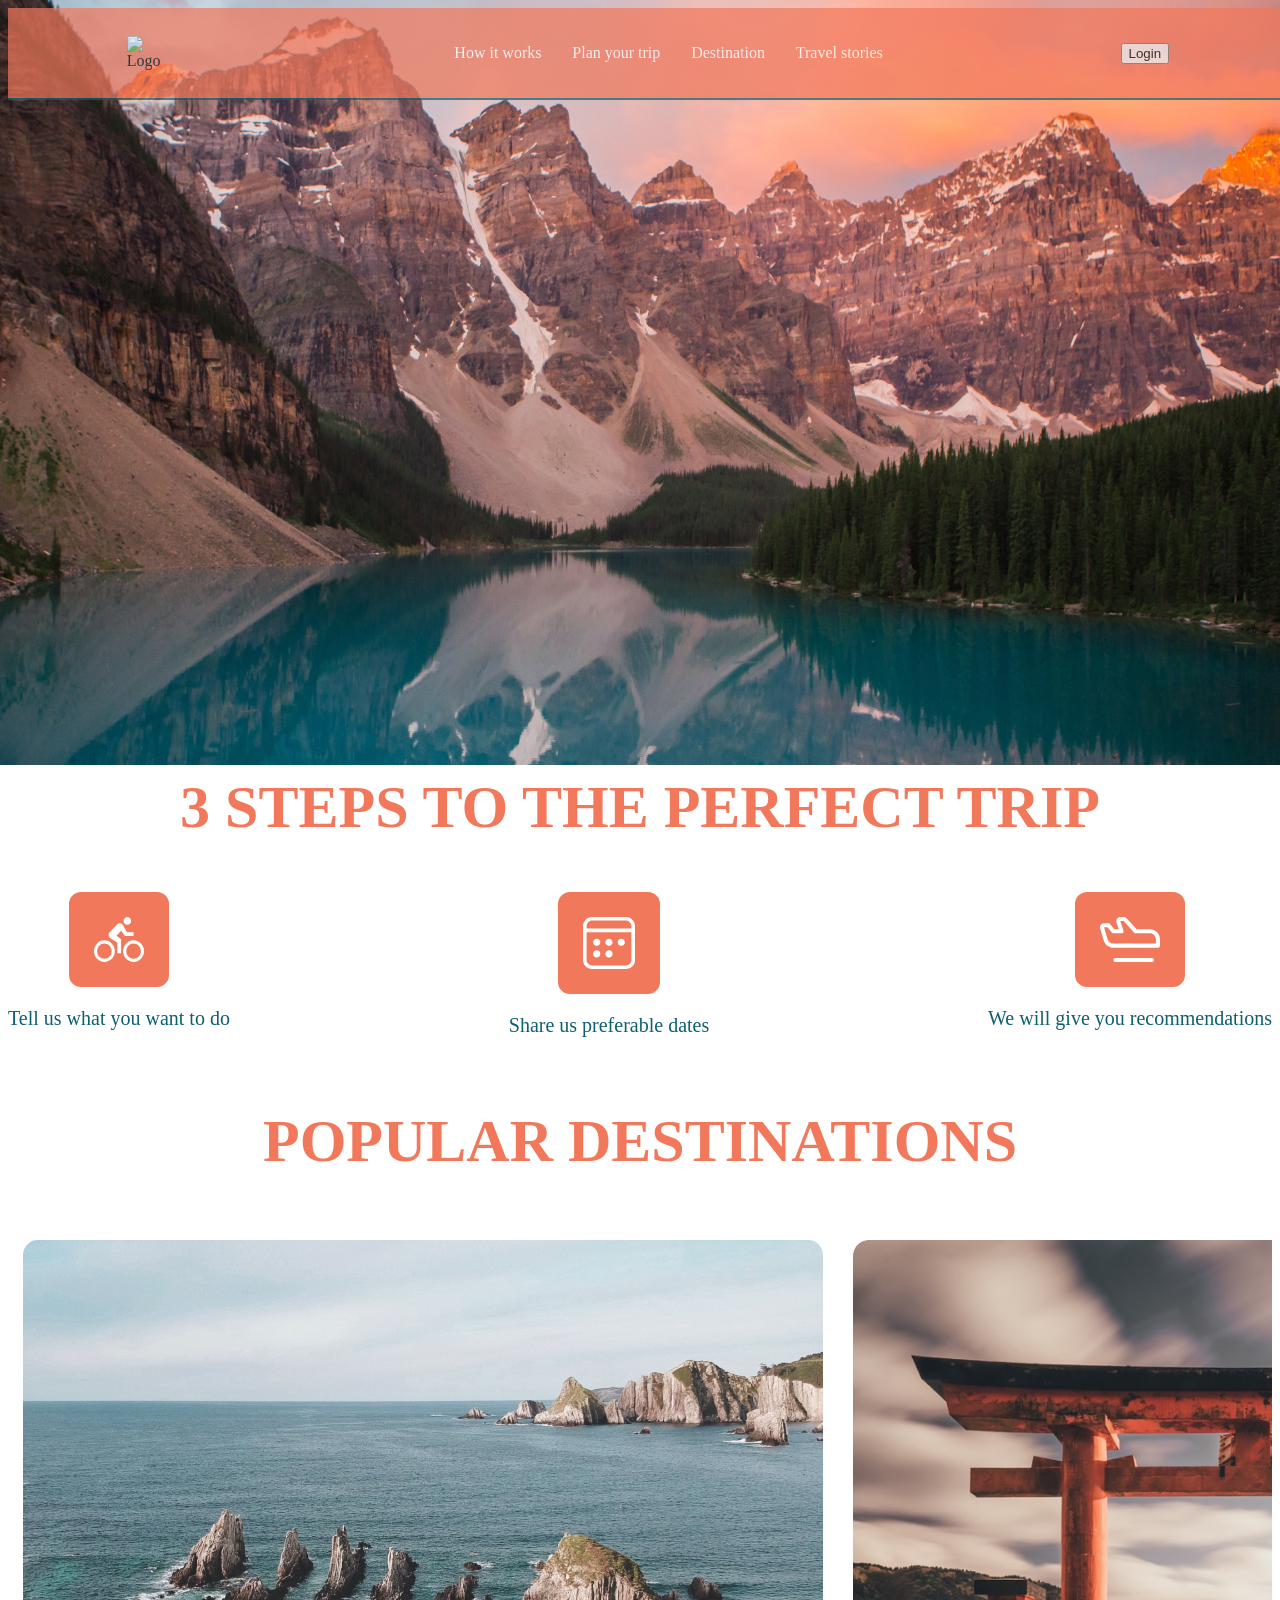
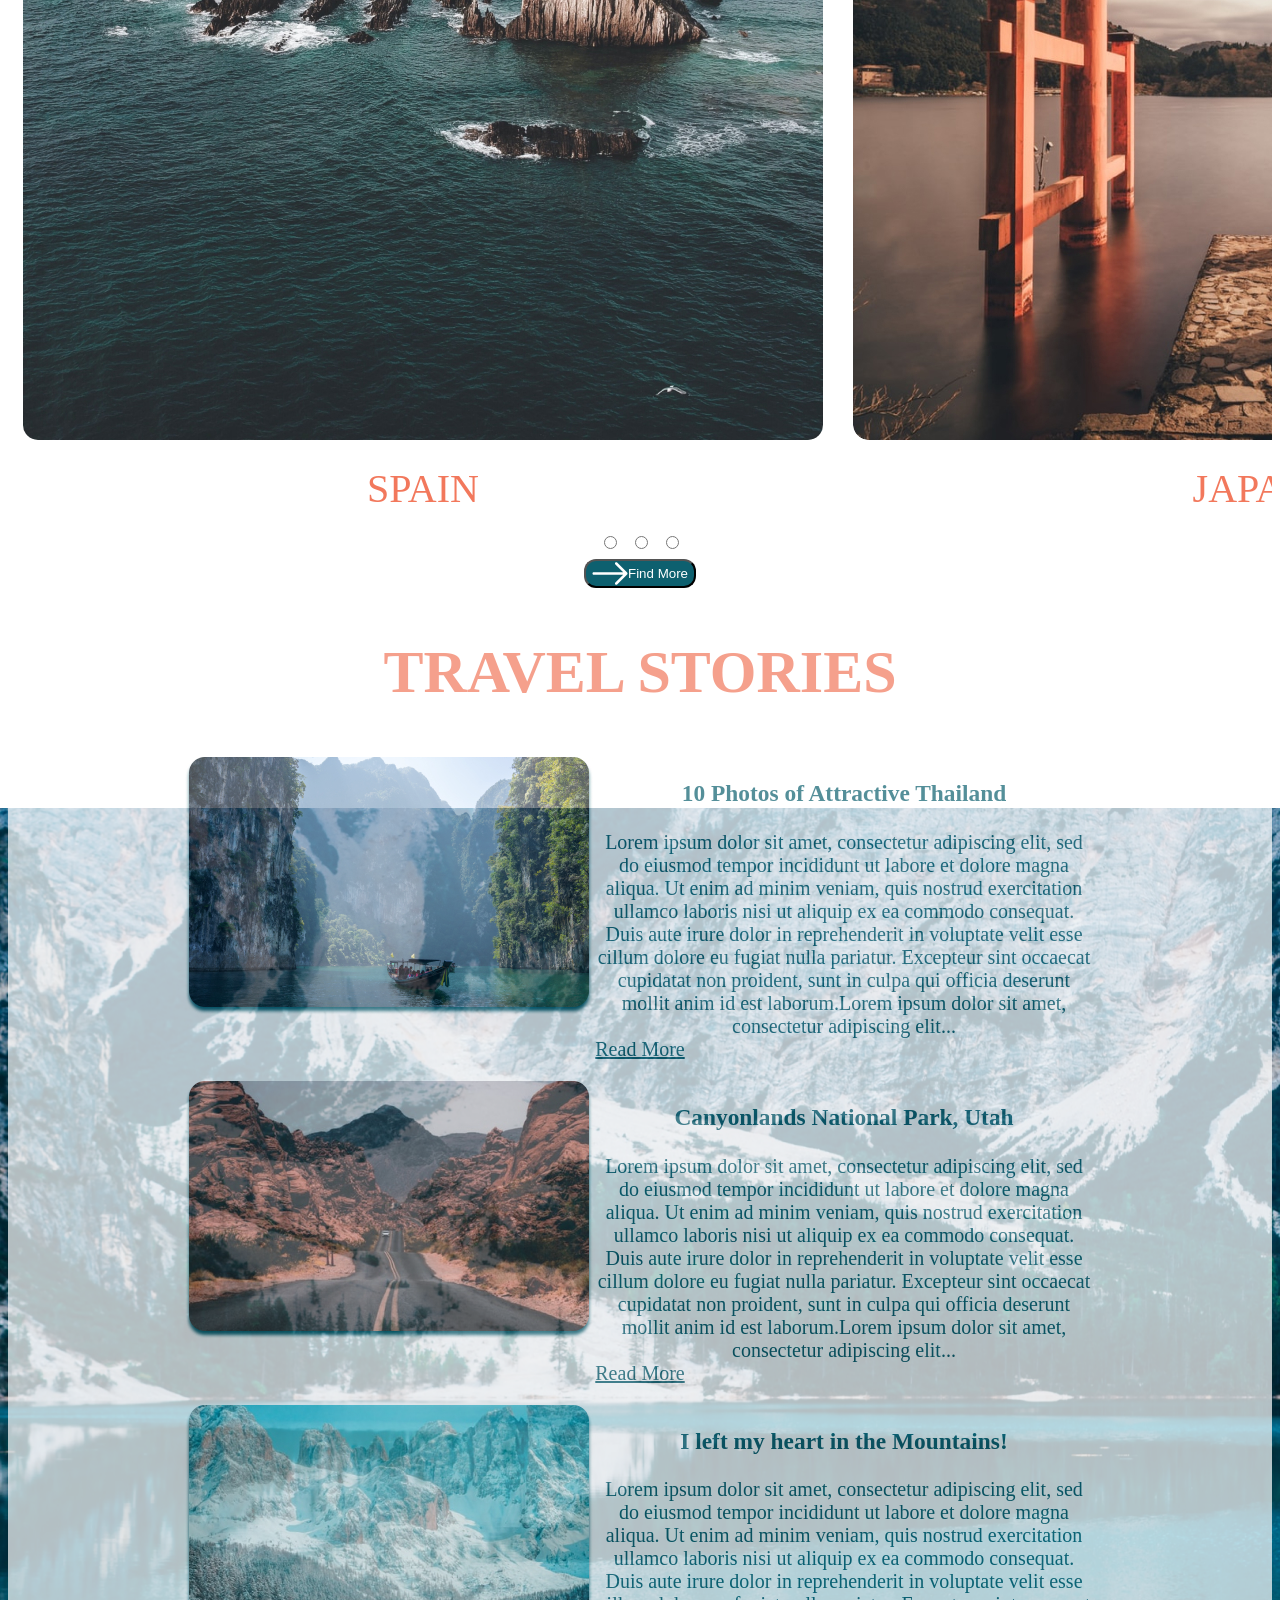
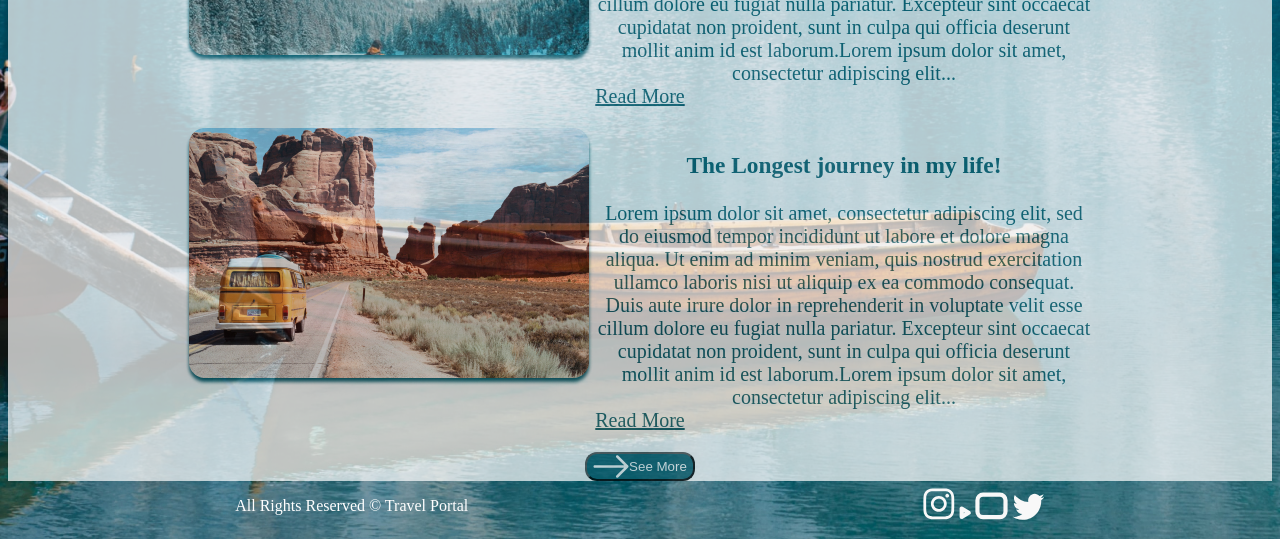
==== travel/index.html @ e31aa710 "init: start the new project, add images, index.html, style.css" ====
<!DOCTYPE html>
<html lang="en">
<head>
    <meta charset="UTF-8">
    <meta http-equiv="X-UA-Compatible" content="IE=edge">
    <meta name="viewport" content="width=device-width, initial-scale=1.0">
    <title>Document</title>
    <link rel="stylesheet" href="css/style.css">
</head>
<body class="travel" class="box">
    <header class="flexHeader">
        <div>
            <p class="logo">
                <img src="img/headerLogo.svg" alt="Logo">
            </p>
        </div>
        <nav>
            <ul class="navbar">
                <li><a href="#" class="navLink">How it works</a></li>
                <li><a href="#" class="navLink">Plan your trip</a></li>
                <li><a href="#" class="navLink">Destination</a></li>
                <li><a href="#" class="navLink">Travel stories</a></li>
            </ul>
        </nav>
        <div>
            <button class=".buttonLogin">Login</button>
        </div>
    </header>
    <main>
       <section class="box">
        <h2 class="title">3 STEPS TO THE PERFECT TRIP</h2>
        <div class="stepsFlex">
            <div>
                <img src="img/mainBike.svg" alt="Travel" class="stepsImage">
                <p class="stepsText">Tell us what you want to do</p>
            </div>
            <div>
                <img src="img/mainCal.svg" alt="Calendar" class="stepsImage">
                <p class="stepsText">Share us preferable dates</p>
            </div>
            <div>
                <img src="img/mainPlane.svg" alt="Airplane" class="stepsImage">
                <p class="stepsText">We will give you recommendations</p>
            </div>
        </div>
       </section>
       <section class="box">
        <h2 class="title">POPULAR DESTINATIONS</h2>
        <div class="carousel">
            <div>
                <img src="img/mainSpain.jpg" alt="Spain" class="carouselImg">
                <span>SPAIN</span>
            </div>
            <div>
                <img src="img/mainJapan.jpg" alt="Japan" class="carouselImg">
                <span>JAPAN</span>
            </div>
            <div>
                <img src="img/mainUSA.jpg" alt="USA" class="carouselImg">
                <span>USA</span>
            </div>
        </div>
        <div class="selectors">
            <input name="1" type="radio" value="1">
            <input name="2" type="radio" value="2">
            <input name="3" type="radio" value="3">
        </div>
        <button class="buttonElse">
            <img src="img/mainArrow1.svg" alt="Arrow">
            <span>Find More</span>
        </button>
       </section>
       <section class="box travelBox">
        <h2 class="title">TRAVEL STORIES</h2>
        <div class="travelFlex">
            <div>
                <img src="img/mainStory1.jpg" alt="Thailand" class="travelImage">
                <div>
                    <h3>10 Photos of Attractive Thailand</h3>
                    <p>Lorem ipsum dolor sit amet, consectetur adipiscing elit, sed do eiusmod tempor incididunt ut labore et dolore magna aliqua. Ut enim ad minim veniam, quis nostrud exercitation ullamco laboris nisi ut aliquip ex ea commodo consequat. Duis aute irure dolor in reprehenderit in voluptate velit esse cillum dolore eu fugiat nulla pariatur. Excepteur sint occaecat cupidatat non proident, sunt in culpa qui officia deserunt mollit anim id est laborum.Lorem ipsum dolor sit amet, consectetur adipiscing elit... <br><a href="#" class="travelLink">Read More</a></p>
                </div>
            </div>
            <div>
                <img src="img/mainStory2.jpg" alt="Utah" class="travelImage">
                <div>
                    <h3>Canyonlands National Park, Utah</h3>
                    <p>Lorem ipsum dolor sit amet, consectetur adipiscing elit, sed do eiusmod tempor incididunt ut labore et dolore magna aliqua. Ut enim ad minim veniam, quis nostrud exercitation ullamco laboris nisi ut aliquip ex ea commodo consequat. Duis aute irure dolor in reprehenderit in voluptate velit esse cillum dolore eu fugiat nulla pariatur. Excepteur sint occaecat cupidatat non proident, sunt in culpa qui officia deserunt mollit anim id est laborum.Lorem ipsum dolor sit amet, consectetur adipiscing elit... <br><a href="#" class="travelLink">Read More</a></p>
                </div>
            </div>
            <div>
                <img src="img/mainStory3.jpg" alt="Mountains" class="travelImage">
              <div>
                    <h3>I left my heart in the Mountains!</h3>
                    <p>Lorem ipsum dolor sit amet, consectetur adipiscing elit, sed do eiusmod tempor incididunt ut labore et dolore magna aliqua. Ut enim ad minim veniam, quis nostrud exercitation ullamco laboris nisi ut aliquip ex ea commodo consequat. Duis aute irure dolor in reprehenderit in voluptate velit esse cillum dolore eu fugiat nulla pariatur. Excepteur sint occaecat cupidatat non proident, sunt in culpa qui officia deserunt mollit anim id est laborum.Lorem ipsum dolor sit amet, consectetur adipiscing elit... <br><a href="#" class="travelLink">Read More</a></p>
                </div>
            </div>
            <div>
                <img src="img/mainStory4.jpg" alt="Journey" class="travelImage">
                <div>
                    <h3>The Longest journey in my life!</h3>
                    <p>Lorem ipsum dolor sit amet, consectetur adipiscing elit, sed do eiusmod tempor incididunt ut labore et dolore magna aliqua. Ut enim ad minim veniam, quis nostrud exercitation ullamco laboris nisi ut aliquip ex ea commodo consequat. Duis aute irure dolor in reprehenderit in voluptate velit esse cillum dolore eu fugiat nulla pariatur. Excepteur sint occaecat cupidatat non proident, sunt in culpa qui officia deserunt mollit anim id est laborum.Lorem ipsum dolor sit amet, consectetur adipiscing elit... <br><a href="#" class="travelLink">Read More</a></p>
                </div>
            </div>
        </div>    
        <button class="buttonElse">
            <img src="img/mainArrow2.svg" alt="Arrow">
            <span>See More</span>
        </button>
       </section>

    </main>
    <footer class="footerFlex">
        <div>
            <p>All Rights Reserved © Travel Portal</p>
        </div>
        <div>
            <img src="img/footerInsta.svg" alt="Instagramm">
            <img src="img/footerArrow.svg" alt="Video">
            <img src="img/footelRect.svg" alt="Video">
            <img src="img/footerTwit.svg" alt="Twitter">
        </div>
    </footer>
</body>
</html>
---- travel/css/style.css ----
.travel {
    background-image: url(../img/BackgroundBottom.jpg), url(../img/BackgroungTop.jpg);
    background-position: bottom, top;
    background-repeat: no-repeat, no-repeat;
}

.box {
    text-align: center;
    color: #F2785C;
    font-size: 40px;
    margin: auto;
}

.flexHeader {
    display: flex;
    justify-content: space-around;
    align-items: center;
    background-color: #F2785C;
    opacity: 70%;
    border-bottom: 2px solid #0D606F;
    width: 100vw;
    height: 90px;
    margin-bottom: 673px;
}

.logo {
    width: 19%;
    height: 33%;
}

nav {
    width: 36.6%;
}

.navbar {
    display: flex;
    justify-content: space-between;
    list-style: none;
    color: #FFFFFF;
    align-items: center;
    font-family: 'red-hat-text-v11-latin-ext-regular';
}

.navLink {
    color: #FFFFFF;
    text-decoration: none;
}

.buttonLogin {
    color:#FFFFFF;
    background-color: #0D606F;
    border-radius: 12px;
    border: 0px;
    width: 103px;
    height: 41px;
    font-size: 16px;
    font-family: 'red-hat-text-v11-latin-ext-regular';
}

.stepsFlex {
    display: flex;
    justify-content: space-between;
    max-width: 1440px;
}

.stepsImage {
    border: 25px solid #F2785C;
    border-radius: 12px;
    background-color: #F2785C;
    display: block;
    margin-left: auto;
    margin-right: auto;
}

.stepsText {
    font-size: 20px;
    color: #0D606F;
    font-family: 'Aleo', serif;
}

.carousel {
    display: flex;
    width: 100%;
    justify-content: space-around;
    overflow: hidden;
}

.carouselImg {
    border-radius: 15px;
    margin: 15px;
}

.selectors {
    text-align: center;
}

.travelBox {
    background-color: #FFFFFF;
    opacity: 70%;
}

.travelFlex {
    display: flex;
    flex-direction: column;
    justify-content: space-around;
    align-items: center;
    color: #0D606F;
    width: 72%;
    font-size: 20px;
    margin: auto;
    max-width: 1440px;
}

.travelImage {
    float: left;
}

.travelLink {
    color: #0D606F;
}

.buttonElse {
    color:#FFFFFF;
    background-color: #0D606F;
    border-radius: 12px;
    vertical-align:middle;
    display: flex;
    align-items: center;
    margin: auto;
}

.footerFlex {
    display: flex;
    justify-content: space-around;
    align-items: center;
    color:#FFFFFF;
}
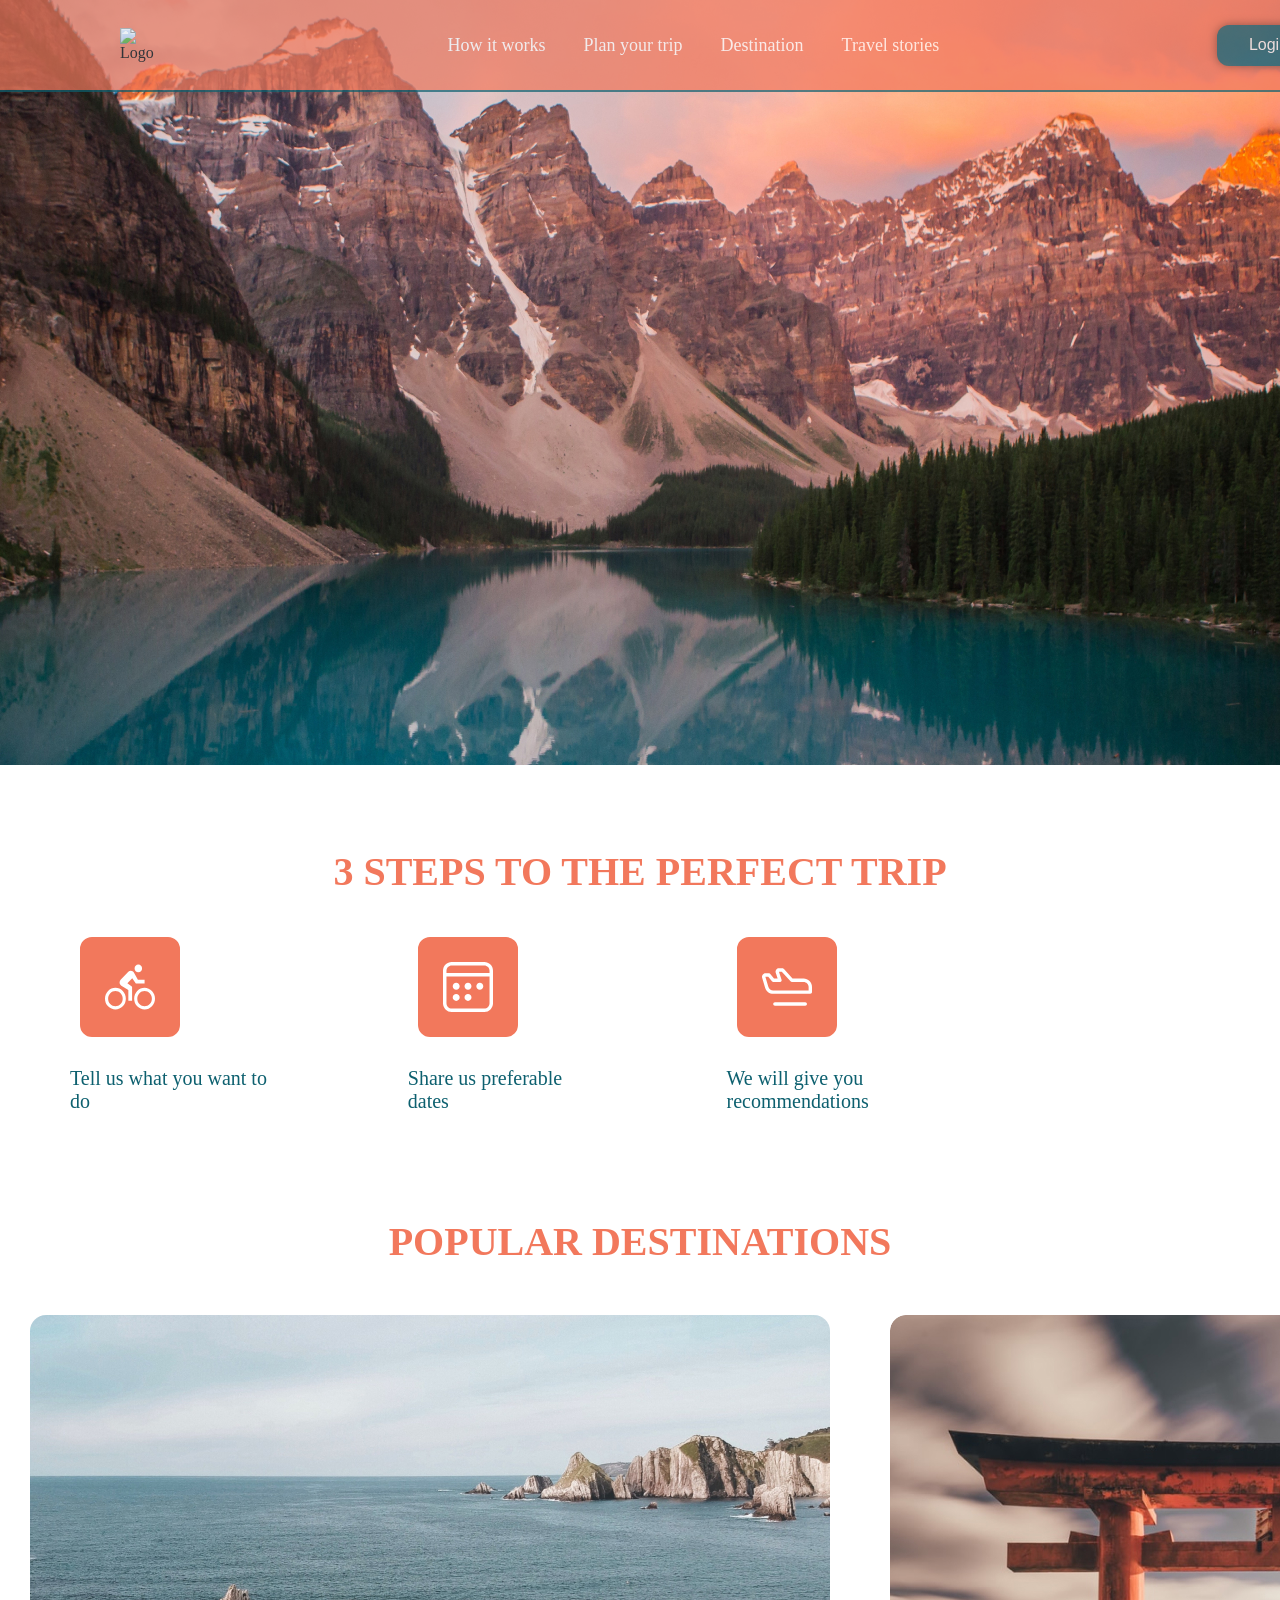
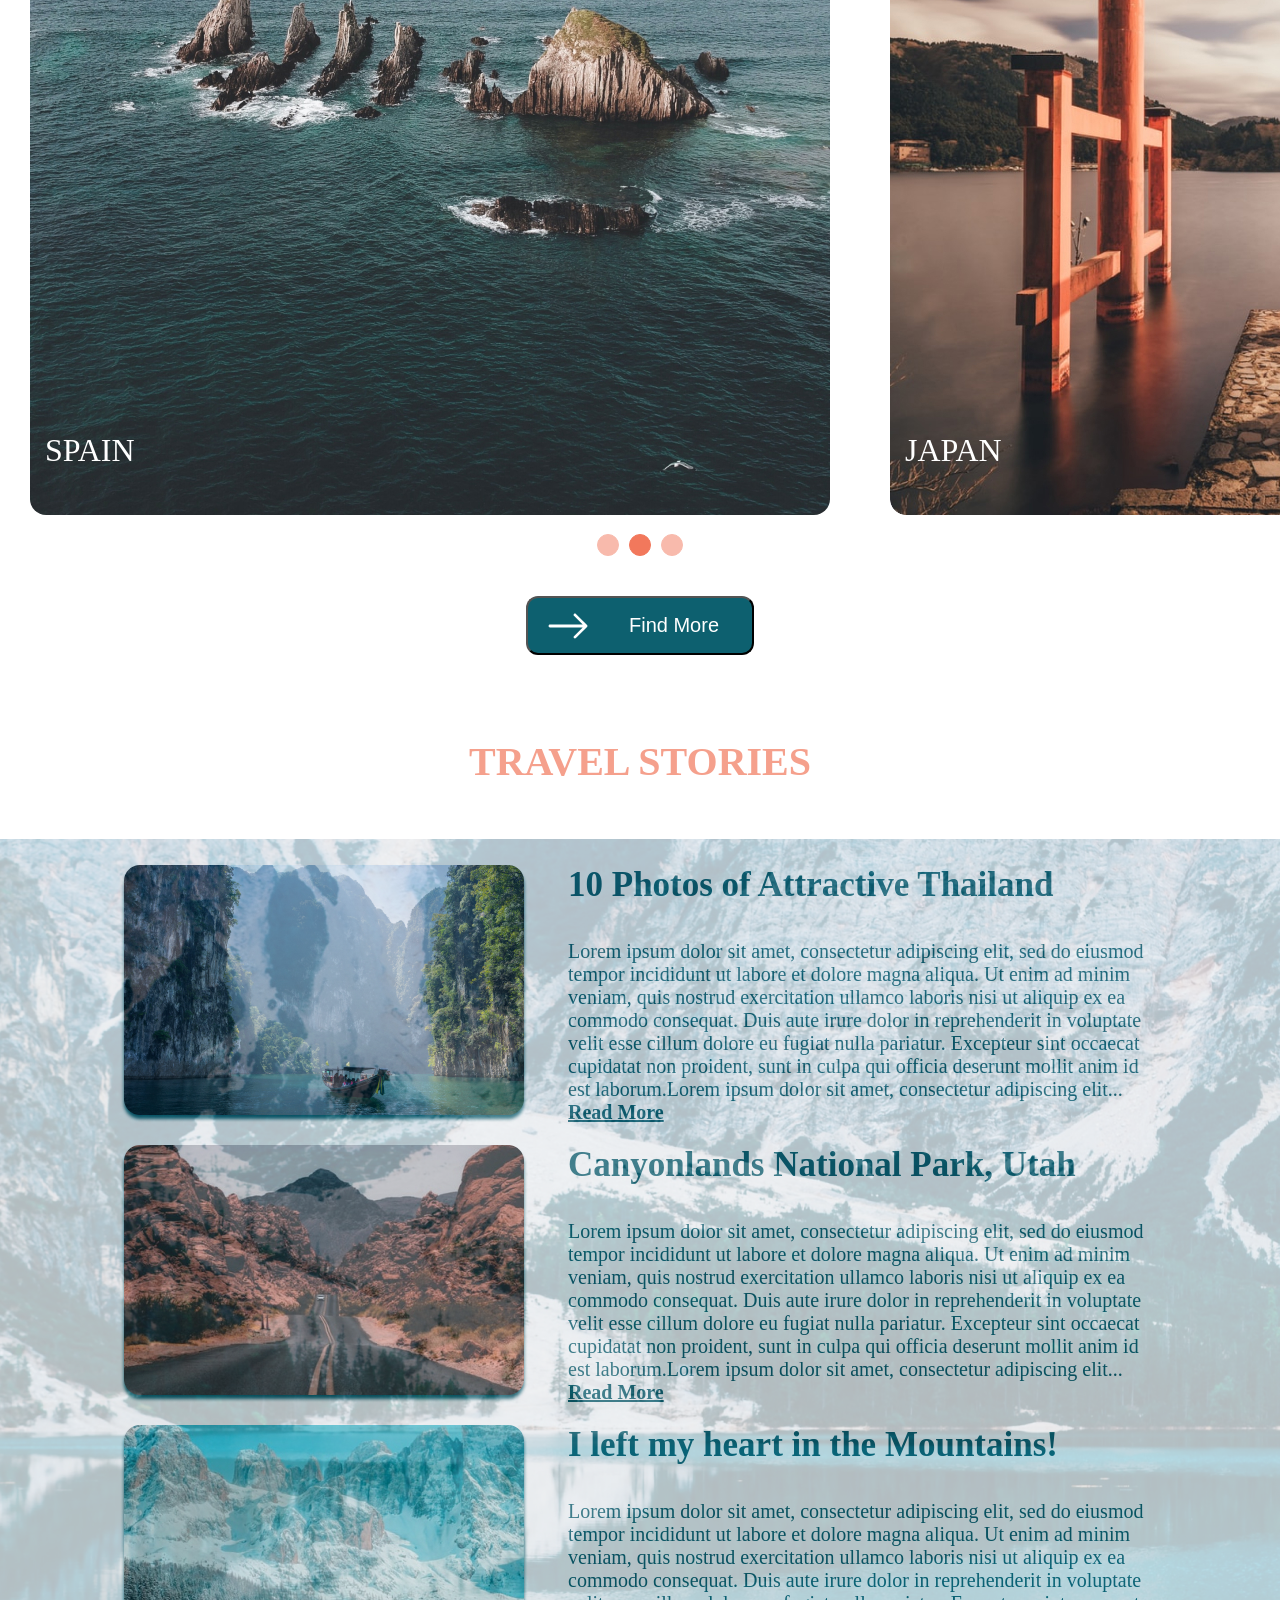
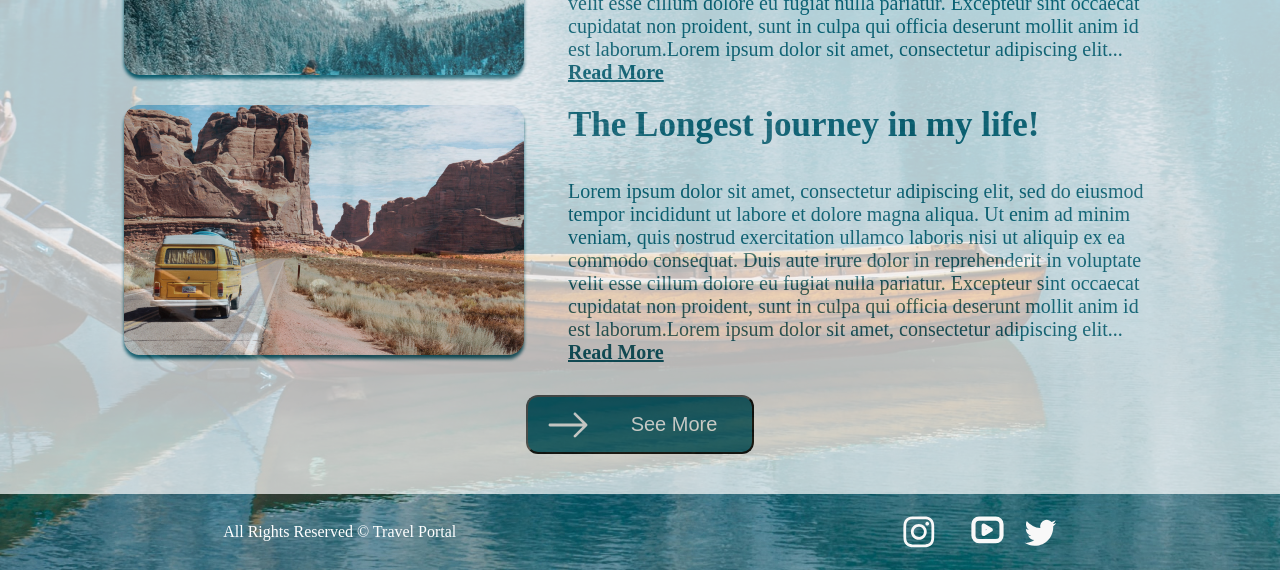
==== commit 354eba5d: "docs: update files index.html, style.css" ====
--- a/travel/index.html
+++ b/travel/index.html
@@ -7,7 +7,7 @@
     <title>Document</title>
     <link rel="stylesheet" href="css/style.css">
 </head>
-<body class="travel" class="box">
+<body class="travel">
     <header class="flexHeader">
         <div>
             <p class="logo">
@@ -23,88 +23,88 @@
             </ul>
         </nav>
         <div>
-            <button class=".buttonLogin">Login</button>
+            <button class="buttonLogin">Login</button>
         </div>
     </header>
     <main>
-       <section class="box">
+       <section class="stepsBox">
         <h2 class="title">3 STEPS TO THE PERFECT TRIP</h2>
         <div class="stepsFlex">
-            <div>
+            <div class="stepsFlexCell">
                 <img src="img/mainBike.svg" alt="Travel" class="stepsImage">
                 <p class="stepsText">Tell us what you want to do</p>
             </div>
-            <div>
+            <div class="stepsFlexCell">
                 <img src="img/mainCal.svg" alt="Calendar" class="stepsImage">
                 <p class="stepsText">Share us preferable dates</p>
             </div>
-            <div>
+            <div class="stepsFlexCell">
                 <img src="img/mainPlane.svg" alt="Airplane" class="stepsImage">
                 <p class="stepsText">We will give you recommendations</p>
             </div>
         </div>
        </section>
-       <section class="box">
+       <section class="carouselBox">
         <h2 class="title">POPULAR DESTINATIONS</h2>
         <div class="carousel">
             <div>
                 <img src="img/mainSpain.jpg" alt="Spain" class="carouselImg">
-                <span>SPAIN</span>
+                <div class="imageName">SPAIN</div>
             </div>
             <div>
                 <img src="img/mainJapan.jpg" alt="Japan" class="carouselImg">
-                <span>JAPAN</span>
+                <div class="imageName">JAPAN</div>
             </div>
             <div>
                 <img src="img/mainUSA.jpg" alt="USA" class="carouselImg">
-                <span>USA</span>
+                <div class="imageName">USA</div>
             </div>
         </div>
         <div class="selectors">
-            <input name="1" type="radio" value="1">
-            <input name="2" type="radio" value="2">
-            <input name="3" type="radio" value="3">
+            <div class="circle1"></div>
+            <div class="circle2"></div>
+            <div class="circle1"></div>
         </div>
         <button class="buttonElse">
-            <img src="img/mainArrow1.svg" alt="Arrow">
-            <span>Find More</span>
+            <img src="img/mainArrow1.svg" alt="Arrow" class="arrow">
+            <p class="buttonText">Find More</p>
         </button>
        </section>
-       <section class="box travelBox">
+       <section class="travelBox">
         <h2 class="title">TRAVEL STORIES</h2>
         <div class="travelFlex">
-            <div>
+            <div class="travelCell">
                 <img src="img/mainStory1.jpg" alt="Thailand" class="travelImage">
                 <div>
-                    <h3>10 Photos of Attractive Thailand</h3>
+                    <h3 class="mainStoryTitle">10 Photos of Attractive Thailand</h3>
                     <p>Lorem ipsum dolor sit amet, consectetur adipiscing elit, sed do eiusmod tempor incididunt ut labore et dolore magna aliqua. Ut enim ad minim veniam, quis nostrud exercitation ullamco laboris nisi ut aliquip ex ea commodo consequat. Duis aute irure dolor in reprehenderit in voluptate velit esse cillum dolore eu fugiat nulla pariatur. Excepteur sint occaecat cupidatat non proident, sunt in culpa qui officia deserunt mollit anim id est laborum.Lorem ipsum dolor sit amet, consectetur adipiscing elit... <br><a href="#" class="travelLink">Read More</a></p>
                 </div>
             </div>
-            <div>
+            <div class="travelCell">
                 <img src="img/mainStory2.jpg" alt="Utah" class="travelImage">
                 <div>
-                    <h3>Canyonlands National Park, Utah</h3>
+                    <h3 class="mainStoryTitle">Canyonlands National Park, Utah</h3>
                     <p>Lorem ipsum dolor sit amet, consectetur adipiscing elit, sed do eiusmod tempor incididunt ut labore et dolore magna aliqua. Ut enim ad minim veniam, quis nostrud exercitation ullamco laboris nisi ut aliquip ex ea commodo consequat. Duis aute irure dolor in reprehenderit in voluptate velit esse cillum dolore eu fugiat nulla pariatur. Excepteur sint occaecat cupidatat non proident, sunt in culpa qui officia deserunt mollit anim id est laborum.Lorem ipsum dolor sit amet, consectetur adipiscing elit... <br><a href="#" class="travelLink">Read More</a></p>
                 </div>
             </div>
-            <div>
+            <div class="travelCell">
                 <img src="img/mainStory3.jpg" alt="Mountains" class="travelImage">
               <div>
-                    <h3>I left my heart in the Mountains!</h3>
+                    <h3 class="mainStoryTitle">I left my heart in the Mountains!</h3>
                     <p>Lorem ipsum dolor sit amet, consectetur adipiscing elit, sed do eiusmod tempor incididunt ut labore et dolore magna aliqua. Ut enim ad minim veniam, quis nostrud exercitation ullamco laboris nisi ut aliquip ex ea commodo consequat. Duis aute irure dolor in reprehenderit in voluptate velit esse cillum dolore eu fugiat nulla pariatur. Excepteur sint occaecat cupidatat non proident, sunt in culpa qui officia deserunt mollit anim id est laborum.Lorem ipsum dolor sit amet, consectetur adipiscing elit... <br><a href="#" class="travelLink">Read More</a></p>
                 </div>
             </div>
-            <div>
+            <div class="travelCell">
                 <img src="img/mainStory4.jpg" alt="Journey" class="travelImage">
                 <div>
-                    <h3>The Longest journey in my life!</h3>
+                    <h3 class="mainStoryTitle">The Longest journey in my life!</h3>
                     <p>Lorem ipsum dolor sit amet, consectetur adipiscing elit, sed do eiusmod tempor incididunt ut labore et dolore magna aliqua. Ut enim ad minim veniam, quis nostrud exercitation ullamco laboris nisi ut aliquip ex ea commodo consequat. Duis aute irure dolor in reprehenderit in voluptate velit esse cillum dolore eu fugiat nulla pariatur. Excepteur sint occaecat cupidatat non proident, sunt in culpa qui officia deserunt mollit anim id est laborum.Lorem ipsum dolor sit amet, consectetur adipiscing elit... <br><a href="#" class="travelLink">Read More</a></p>
                 </div>
             </div>
         </div>    
         <button class="buttonElse">
-            <img src="img/mainArrow2.svg" alt="Arrow">
-            <span>See More</span>
+            <img src="img/mainArrow2.svg" alt="Arrow" class="arrow">
+            <p class="buttonText">See More</p>
         </button>
        </section>
 
@@ -113,10 +113,12 @@
         <div>
             <p>All Rights Reserved © Travel Portal</p>
         </div>
-        <div>
+        <div class="footerSocFlex">
             <img src="img/footerInsta.svg" alt="Instagramm">
-            <img src="img/footerArrow.svg" alt="Video">
-            <img src="img/footelRect.svg" alt="Video">
+            <div class="videoLink">
+                <img src="img/footerArrow.svg" alt="Video" class="videoArrow">
+                <img src="img/footelRect.svg" alt="Video" class="rect">
+            </div>
             <img src="img/footerTwit.svg" alt="Twitter">
         </div>
     </footer>
--- a/travel/css/style.css
+++ b/travel/css/style.css
@@ -2,65 +2,90 @@
     background-image: url(../img/BackgroundBottom.jpg), url(../img/BackgroungTop.jpg);
     background-position: bottom, top;
     background-repeat: no-repeat, no-repeat;
-}
-
-.box {
+    margin: 0px;
+}
+
+
+.flexHeader {
+    display: flex;
+    justify-content: space-between;
+    align-items: center;
+    background-color: #F2785C;
+    opacity: 70%;
+    border-bottom: 2px solid #0D606F;
+    height: 90px;
+    margin-bottom: 756px;
+    width: 100%;
+    padding-left: 120px;
+    padding-right: 120px;
+    max-width: 1200px;
+
+}
+
+.logo {
+    width: 19%;
+    height: 33%;
+    opacity: 100%;
+}
+
+nav {
+    width: 41%;
+}
+
+.navbar {
+    display: flex;
+    justify-content: space-between;
+    list-style: none;
+    color: #FFFFFF;
+    font-size: 18px;
+    align-items: center;
+    font-family: 'red-hat-text-v11-latin-ext-regular';
+    padding: 0px;
+}
+
+.navLink {
+    color: #FFFFFF;
+    text-decoration: none;
+}
+
+.buttonLogin {
+    color:#FFFFFF;
+    background-color: #0D606F;
+    border-radius: 12px;
+    box-shadow: 0 0 10px rgba(0,0,0,0.5);
+    border: 0px;
+    width: 103px;
+    height: 41px;
+    font-size: 16px;
+    opacity: 100%;
+}
+
+.title {
     text-align: center;
     color: #F2785C;
     font-size: 40px;
     margin: auto;
-}
-
-.flexHeader {
-    display: flex;
-    justify-content: space-around;
-    align-items: center;
-    background-color: #F2785C;
-    opacity: 70%;
-    border-bottom: 2px solid #0D606F;
-    width: 100vw;
-    height: 90px;
-    margin-bottom: 673px;
-}
-
-.logo {
-    width: 19%;
-    height: 33%;
-}
-
-nav {
-    width: 36.6%;
-}
-
-.navbar {
-    display: flex;
-    justify-content: space-between;
-    list-style: none;
-    color: #FFFFFF;
-    align-items: center;
-    font-family: 'red-hat-text-v11-latin-ext-regular';
-}
-
-.navLink {
-    color: #FFFFFF;
-    text-decoration: none;
-}
-
-.buttonLogin {
-    color:#FFFFFF;
-    background-color: #0D606F;
-    border-radius: 12px;
-    border: 0px;
-    width: 103px;
-    height: 41px;
-    font-size: 16px;
-    font-family: 'red-hat-text-v11-latin-ext-regular';
+    padding-bottom: 40px;
+    }
+
+.stepsBox {
+    width: 100%;
+    margin-left: auto;
+    margin-right: auto;
+    margin-top: 0px;
 }
 
 .stepsFlex {
     display: flex;
-    justify-content: space-between;
-    max-width: 1440px;
+    justify-content: center;
+    align-items: center;
+    width: 82%;
+    margin-bottom: 85px;
+}
+
+.stepsFlexCell {
+    margin-left: 70px;
+    margin-right: 70px;
 }
 
 .stepsImage {
@@ -68,14 +93,20 @@
     border-radius: 12px;
     background-color: #F2785C;
     display: block;
-    margin-left: auto;
-    margin-right: auto;
+    margin: 2px auto auto 10px;
+    width: 50px;
+    height: 50px;
 }
 
 .stepsText {
     font-size: 20px;
     color: #0D606F;
     font-family: 'Aleo', serif;
+    margin-top: 30px;
+}
+
+.carouselBox {
+    margin: 0px auto 83px auto;
 }
 
 .carousel {
@@ -86,17 +117,51 @@
 }
 
 .carouselImg {
-    border-radius: 15px;
-    margin: 15px;
+    border-radius: 16px;
+    margin: 10px 30px 0px 30px;
+}
+
+.imageName {
+    position: relative;
+    left: 45px;
+    bottom: 87px;
+    color:#FFFFFF;
+    font-size: 32px;
 }
 
 .selectors {
     text-align: center;
+    display: flex;
+    justify-content: center;
+    margin-left: auto;
+    margin-right: auto;
+    margin-bottom: 18px;
+    position: relative;
+    bottom: 22px;
+}
+
+.circle1 {
+    background: #F2785C;
+    opacity: 50%;
+    width: 20px;
+    height: 20px;
+    border: 1px solid #F2785C;
+    border-radius: 50%;
+}
+.circle2 {
+    background: #F2785C;
+    width: 20px;
+    height: 20px;
+    border: 1px solid #F2785C;
+    border-radius: 50%;
+    margin-left: 10px;
+    margin-right: 10px;
 }
 
 .travelBox {
     background-color: #FFFFFF;
     opacity: 70%;
+    padding-bottom: 40px;
 }
 
 .travelFlex {
@@ -105,28 +170,60 @@
     justify-content: space-around;
     align-items: center;
     color: #0D606F;
-    width: 72%;
     font-size: 20px;
-    margin: auto;
+    margin-left: 120px;
+    margin-right: 120px;
     max-width: 1440px;
+    text-align: left;
+    margin-top: 40px;
+}
+
+.travelCell {
+    margin-bottom: 30px;
+    max-width: 1200px;
+    max-height: 250px;
+    font-size: 20px;
 }
 
 .travelImage {
     float: left;
+    margin-right: 40px;
+    padding: 0px;
+    margin-left:0px;
+}
+
+.mainStoryTitle {
+    font-size: 35px;
+    margin-top: 0px;
 }
 
 .travelLink {
     color: #0D606F;
+    font-weight: bold;
 }
 
 .buttonElse {
     color:#FFFFFF;
     background-color: #0D606F;
     border-radius: 12px;
-    vertical-align:middle;
-    display: flex;
-    align-items: center;
-    margin: auto;
+    vertical-align: middle;
+    display: flex;
+    align-items: center;
+    justify-content: space-around;
+    margin: 10px auto 0px auto;
+    width: 228px;
+    height: 59px;
+}
+
+.arrow {
+    width: 40px;
+    height: 40px;
+}
+
+.buttonText {
+    font-size: 15pt;
+    width: 116px;
+    height: 32;
 }
 
 .footerFlex {
@@ -134,4 +231,22 @@
     justify-content: space-around;
     align-items: center;
     color:#FFFFFF;
-}+    margin: 13px auto;
+}
+
+.footerSocFlex {
+    display: flex;
+    justify-content: space-around;
+    align-items: center;
+}
+
+.videoLink {
+    margin-left: 20px;
+    margin-right: 20px;
+}
+
+.videoArrow {
+    position: relative;
+    top: -7px;
+    left: 26px;
+}
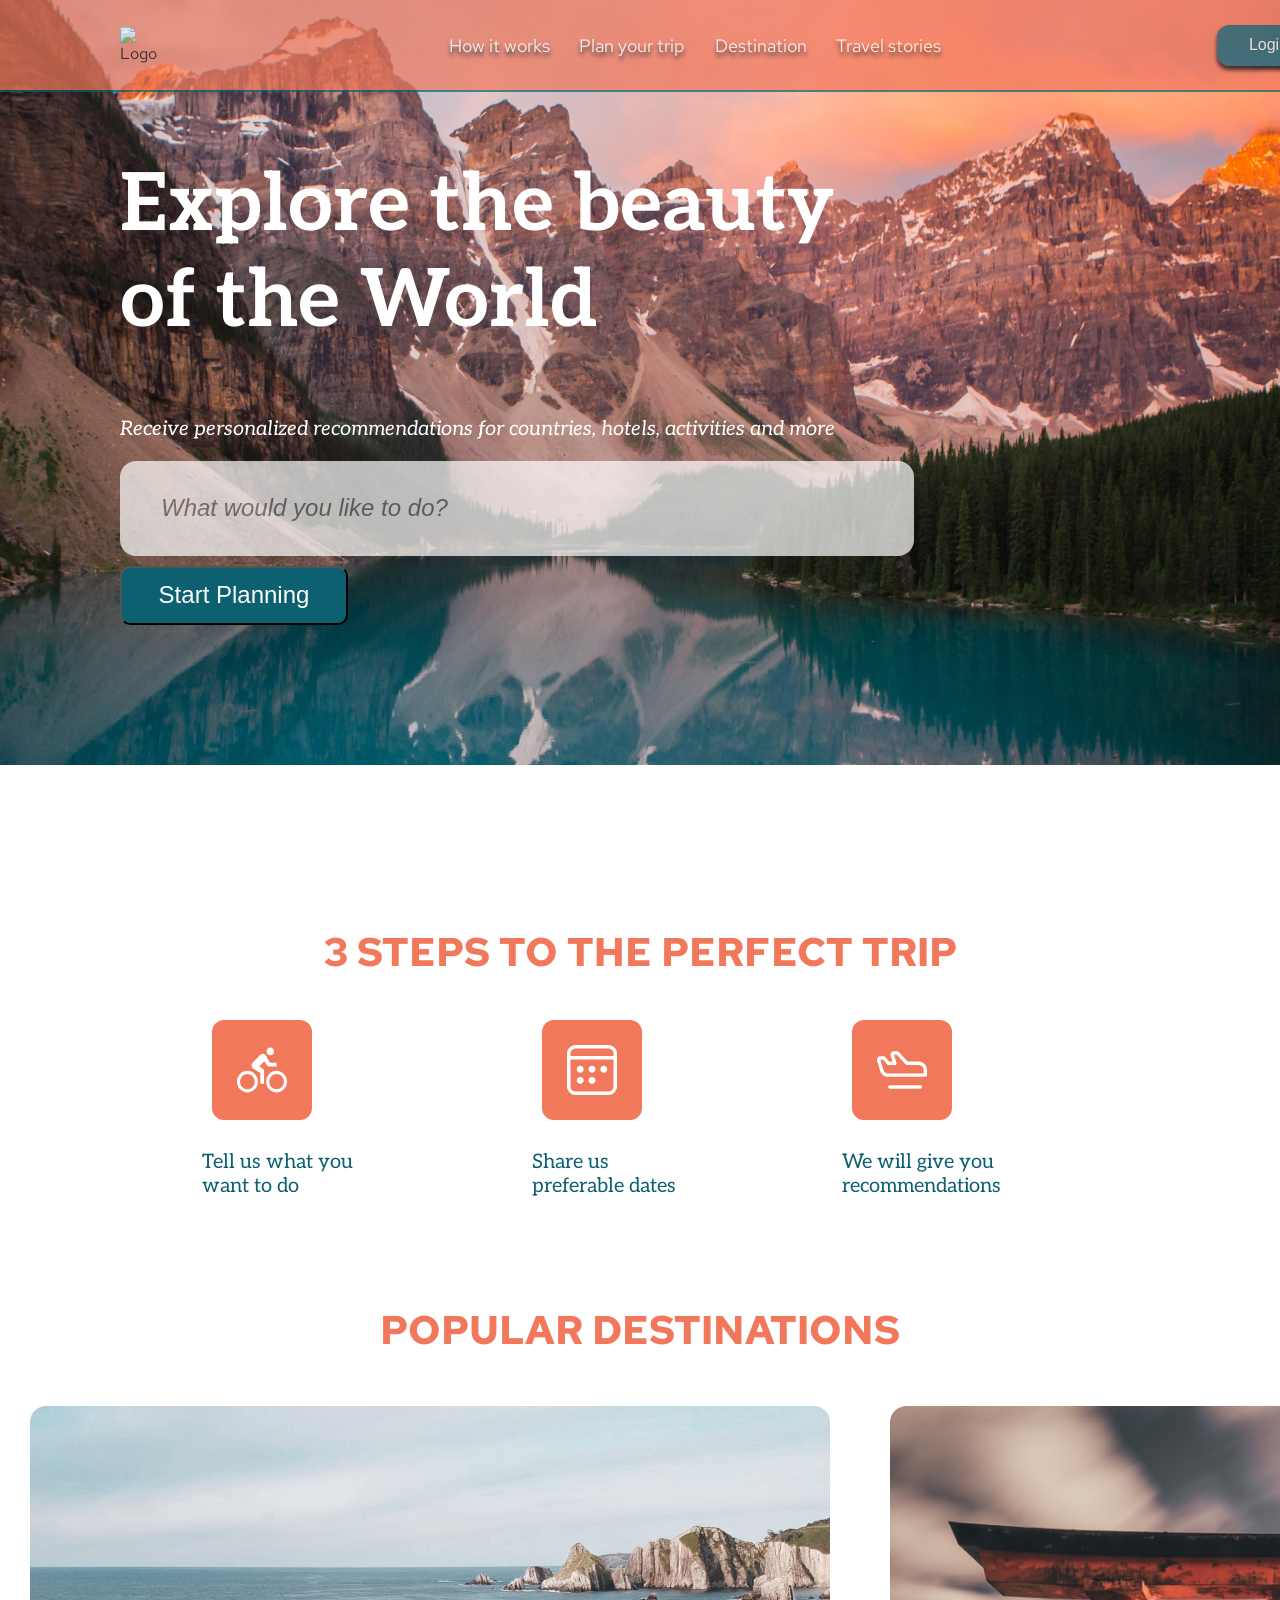
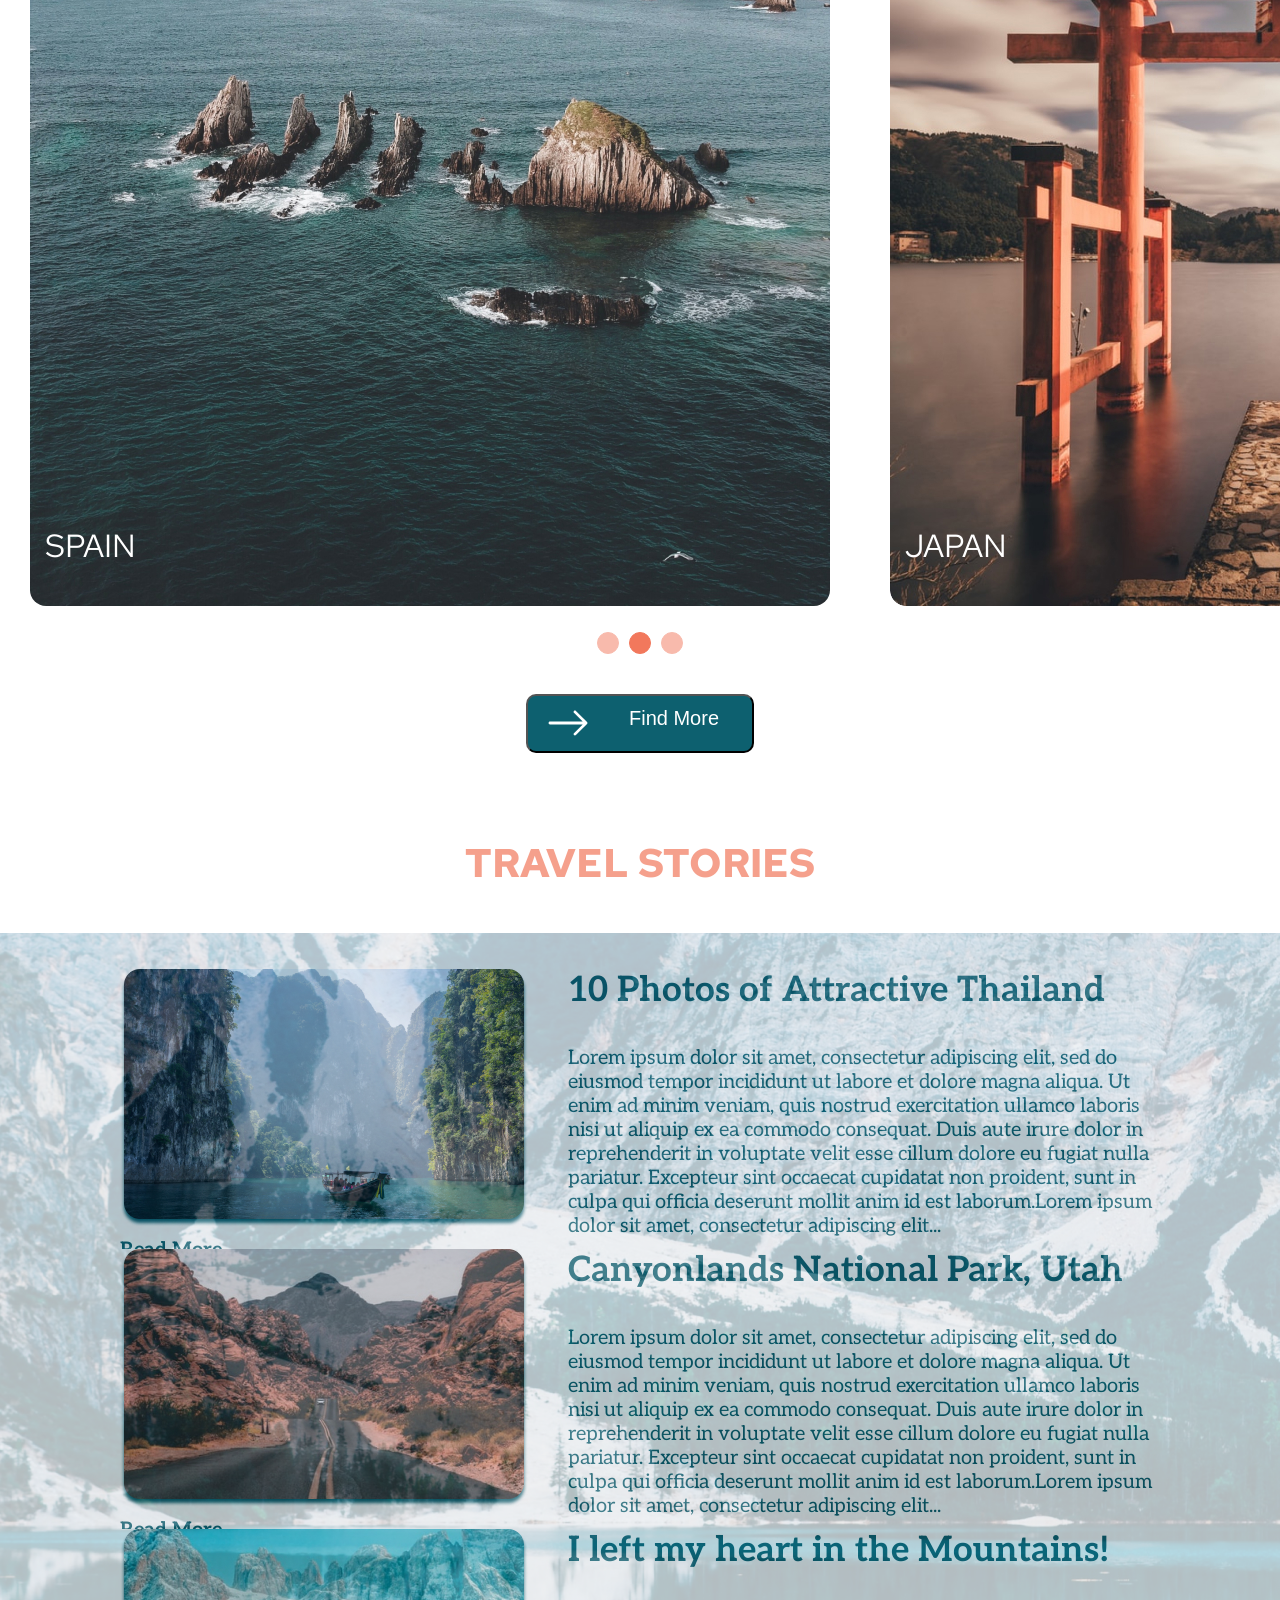
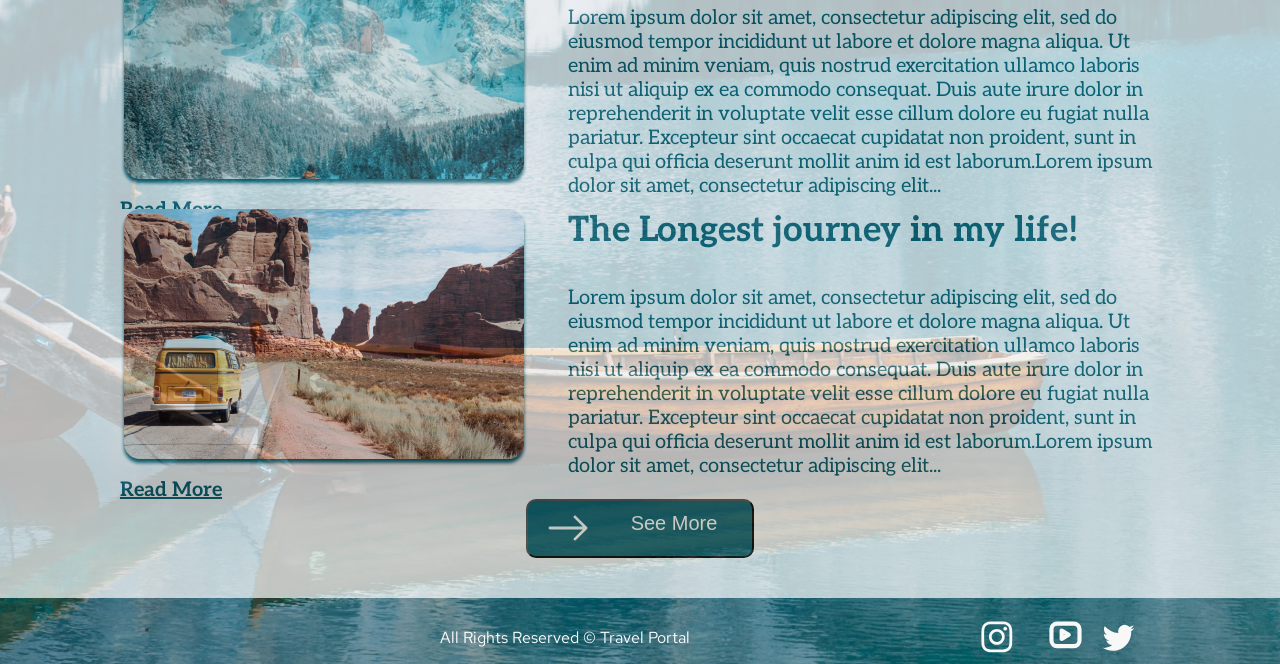
==== commit eb93ce69: "docs: update files index.html, style.css, add two images" ====
--- a/travel/index.html
+++ b/travel/index.html
@@ -27,7 +27,23 @@
         </div>
     </header>
     <main>
-       <section class="stepsBox">
+        <section class="preview">
+            <h1 class="mainTitle">Explore the beauty of the World</h1>
+            <p class="descSearchBar">Receive personalized recommendations for countries, hotels, activities and more</p>
+            <form class="searchBox">
+                <input type="search" class="searchBar" name="q" placeholder="What would you like to do?" > 
+                <button type="submit" class="buttonSearch">Start Planning</button>
+            </form>
+
+
+        </section>
+
+
+
+
+
+
+       <section class="steps">
         <h2 class="title">3 STEPS TO THE PERFECT TRIP</h2>
         <div class="stepsFlex">
             <div class="stepsFlexCell">
@@ -44,7 +60,7 @@
             </div>
         </div>
        </section>
-       <section class="carouselBox">
+       <section class="destinations">
         <h2 class="title">POPULAR DESTINATIONS</h2>
         <div class="carousel">
             <div>
@@ -70,7 +86,7 @@
             <p class="buttonText">Find More</p>
         </button>
        </section>
-       <section class="travelBox">
+       <section class="stories">
         <h2 class="title">TRAVEL STORIES</h2>
         <div class="travelFlex">
             <div class="travelCell">
@@ -111,6 +127,10 @@
     </main>
     <footer class="footerFlex">
         <div>
+            <img src="img/GitHubLogo.svg" alt="GitHub">
+            <img src="img/RSSchholLogo.svg" alt="RSSchool">
+        </div>
+        <div>
             <p>All Rights Reserved © Travel Portal</p>
         </div>
         <div class="footerSocFlex">
--- a/travel/css/style.css
+++ b/travel/css/style.css
@@ -1,8 +1,13 @@
+@import url('https://fonts.googleapis.com/css2?family=Aleo:ital,wght@0,300;0,700;1,300&display=swap');
+@import url('https://fonts.googleapis.com/css2?family=Red+Hat+Text&display=swap');
+
+
 .travel {
     background-image: url(../img/BackgroundBottom.jpg), url(../img/BackgroungTop.jpg);
     background-position: bottom, top;
     background-repeat: no-repeat, no-repeat;
     margin: 0px;
+    font-family: 'Red Hat Text', sans-serif;
 }
 
 
@@ -14,12 +19,11 @@
     opacity: 70%;
     border-bottom: 2px solid #0D606F;
     height: 90px;
-    margin-bottom: 756px;
+    margin: 0px auto 32px auto;
     width: 100%;
     padding-left: 120px;
     padding-right: 120px;
     max-width: 1200px;
-
 }
 
 .logo {
@@ -38,8 +42,8 @@
     list-style: none;
     color: #FFFFFF;
     font-size: 18px;
-    align-items: center;
-    font-family: 'red-hat-text-v11-latin-ext-regular';
+    text-shadow: #000000 0px 4px 4px;
+    align-items: center;
     padding: 0px;
 }
 
@@ -51,13 +55,59 @@
 .buttonLogin {
     color:#FFFFFF;
     background-color: #0D606F;
+    text-shadow: 0px 2px 3px #0D606F;
     border-radius: 12px;
-    box-shadow: 0 0 10px rgba(0,0,0,0.5);
+    box-shadow: 0px 4px 4px #000000;
     border: 0px;
     width: 103px;
     height: 41px;
     font-size: 16px;
     opacity: 100%;
+}
+
+.preview {
+    margin: 0px auto 300px 120px;
+    width: 62%;
+    color: #FFFFFF;
+    font-family: 'Aleo', serif;
+}
+
+
+.mainTitle {
+    font-size: 80px;
+    font-weight: bold;
+}
+
+.descSearchBar {
+    font-size: 20px;
+    font-style: italic;
+}
+
+.searchBox {
+    width: 100%;
+    color: #F2785C;
+}
+.searchBar {
+    width: 100%;
+    height: 95px;
+    font-size: 24px;
+    font-style: italic;
+    padding-left: 41px;
+    border-radius: 16px;
+    border: none;
+    background-color: #FFFFFF;
+    opacity: 70%;
+    color: #F2785C;
+}
+
+.buttonSearch {
+    color:#FFFFFF;
+    background-color: #0D606F;
+    border-radius: 10px;
+    margin: 10px auto 0px auto;
+    width: 228px;
+    height: 59px;
+    font-size: 24px;
 }
 
 .title {
@@ -68,19 +118,17 @@
     padding-bottom: 40px;
     }
 
-.stepsBox {
-    width: 100%;
-    margin-left: auto;
-    margin-right: auto;
-    margin-top: 0px;
+.steps {
+    width: 100%;
+    margin: 0px auto;
+    max-width: 1440px;
 }
 
 .stepsFlex {
     display: flex;
     justify-content: center;
     align-items: center;
-    width: 82%;
-    margin-bottom: 85px;
+    margin: 0px 131px 85px 132px;
 }
 
 .stepsFlexCell {
@@ -105,7 +153,7 @@
     margin-top: 30px;
 }
 
-.carouselBox {
+.destinations {
     margin: 0px auto 83px auto;
 }
 
@@ -114,6 +162,9 @@
     width: 100%;
     justify-content: space-around;
     overflow: hidden;
+    max-width: 1440px;
+    margin-left: auto;
+    margin-right: auto;
 }
 
 .carouselImg {
@@ -133,9 +184,7 @@
     text-align: center;
     display: flex;
     justify-content: center;
-    margin-left: auto;
-    margin-right: auto;
-    margin-bottom: 18px;
+    margin: 0px auto 18px auto;
     position: relative;
     bottom: 22px;
 }
@@ -158,10 +207,14 @@
     margin-right: 10px;
 }
 
-.travelBox {
+.stories {
     background-color: #FFFFFF;
     opacity: 70%;
     padding-bottom: 40px;
+    margin-left: auto;
+    margin-right: auto;
+    width: 100%;
+    max-width: 1440px;
 }
 
 .travelFlex {
@@ -171,11 +224,8 @@
     align-items: center;
     color: #0D606F;
     font-size: 20px;
-    margin-left: 120px;
-    margin-right: 120px;
-    max-width: 1440px;
+    margin: 40px 120px 0px 120px;
     text-align: left;
-    margin-top: 40px;
 }
 
 .travelCell {
@@ -183,6 +233,7 @@
     max-width: 1200px;
     max-height: 250px;
     font-size: 20px;
+    font-family: 'Aleo', serif;
 }
 
 .travelImage {
@@ -205,7 +256,7 @@
 .buttonElse {
     color:#FFFFFF;
     background-color: #0D606F;
-    border-radius: 12px;
+    border-radius: 10px;
     vertical-align: middle;
     display: flex;
     align-items: center;
@@ -223,7 +274,7 @@
 .buttonText {
     font-size: 15pt;
     width: 116px;
-    height: 32;
+    height: 32px;
 }
 
 .footerFlex {
@@ -231,7 +282,9 @@
     justify-content: space-around;
     align-items: center;
     color:#FFFFFF;
-    margin: 13px auto;
+    margin: 13px auto 0px auto;
+    width: 100%;
+    max-width: 1440px;
 }
 
 .footerSocFlex {
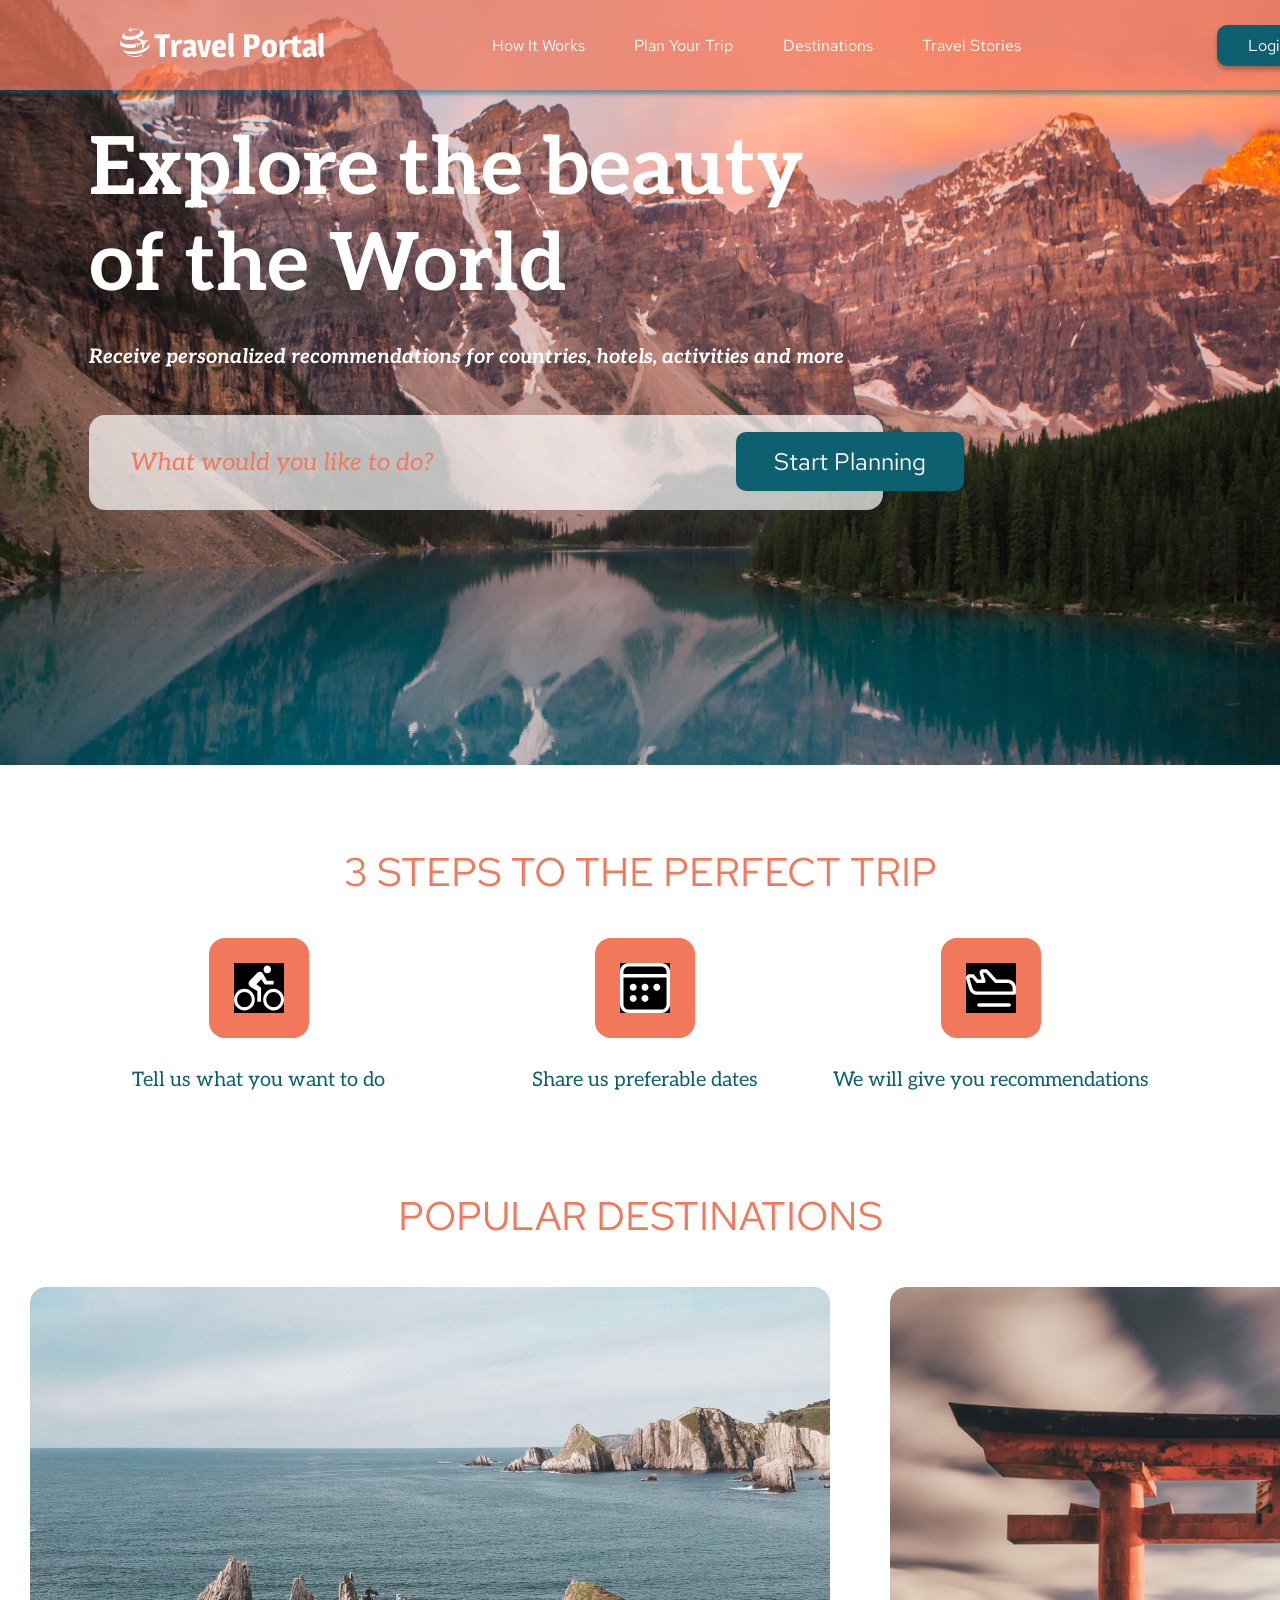
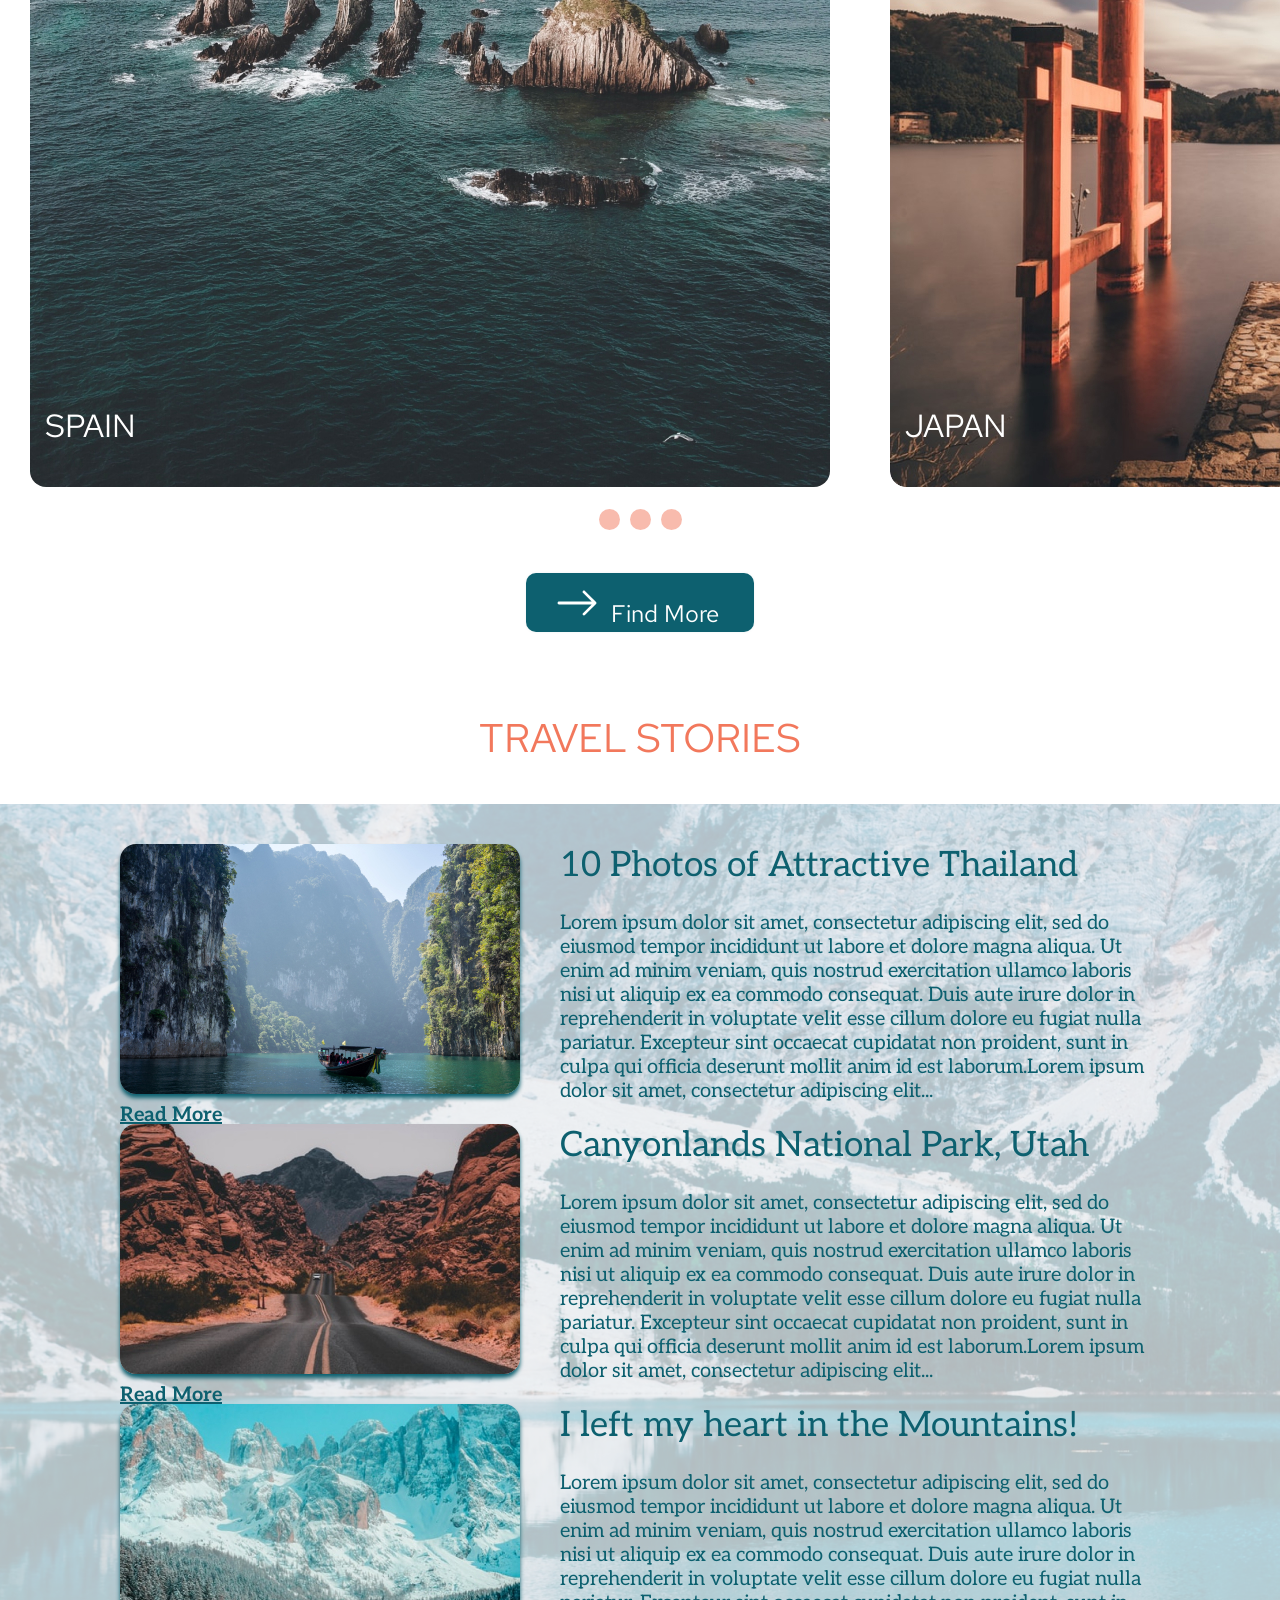
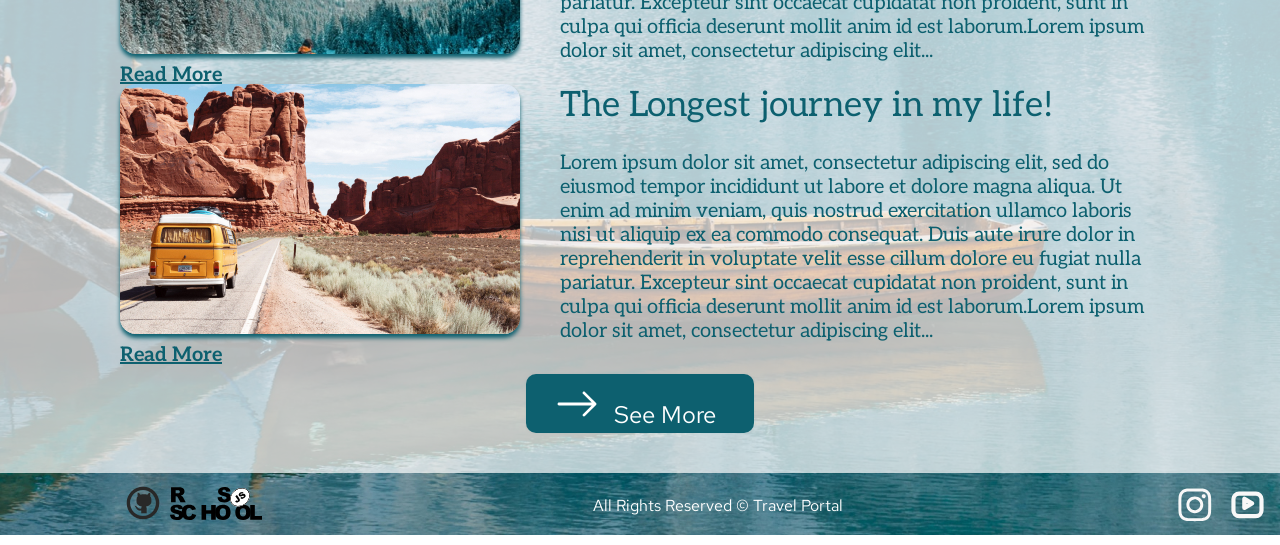
==== commit b11b8504: "docs: update files index.html, style.css, add one image and update some images" ====
--- a/travel/index.html
+++ b/travel/index.html
@@ -1,25 +1,27 @@
 <!DOCTYPE html>
-<html lang="en">
+<html lang="zxx">
 <head>
     <meta charset="UTF-8">
     <meta http-equiv="X-UA-Compatible" content="IE=edge">
     <meta name="viewport" content="width=device-width, initial-scale=1.0">
     <title>Document</title>
     <link rel="stylesheet" href="css/style.css">
+    <link rel="icon" type="image/png" sizes="16x16" href="img/favicon-16x16.png">
 </head>
 <body class="travel">
     <header class="flexHeader">
         <div>
             <p class="logo">
                 <img src="img/headerLogo.svg" alt="Logo">
+                <span class="logoText">Travel Portal</span>
             </p>
         </div>
         <nav>
             <ul class="navbar">
-                <li><a href="#" class="navLink">How it works</a></li>
-                <li><a href="#" class="navLink">Plan your trip</a></li>
-                <li><a href="#" class="navLink">Destination</a></li>
-                <li><a href="#" class="navLink">Travel stories</a></li>
+                <li><a href="#preview" class="navLink">How It Works</a></li>
+                <li><a href="#steps" class="navLink">Plan Your Trip</a></li>
+                <li><a href="#destinations" class="navLink">Destinations</a></li>
+                <li><a href="#stories" class="navLink">Travel Stories</a></li>
             </ul>
         </nav>
         <div>
@@ -27,30 +29,22 @@
         </div>
     </header>
     <main>
-        <section class="preview">
+        <section class="preview" id="preview">
             <h1 class="mainTitle">Explore the beauty of the World</h1>
             <p class="descSearchBar">Receive personalized recommendations for countries, hotels, activities and more</p>
             <form class="searchBox">
                 <input type="search" class="searchBar" name="q" placeholder="What would you like to do?" > 
                 <button type="submit" class="buttonSearch">Start Planning</button>
             </form>
-
-
         </section>
-
-
-
-
-
-
-       <section class="steps">
+       <section class="steps" id="steps">
         <h2 class="title">3 STEPS TO THE PERFECT TRIP</h2>
         <div class="stepsFlex">
             <div class="stepsFlexCell">
                 <img src="img/mainBike.svg" alt="Travel" class="stepsImage">
                 <p class="stepsText">Tell us what you want to do</p>
             </div>
-            <div class="stepsFlexCell">
+            <div class="stepsFlexCell unstandart">
                 <img src="img/mainCal.svg" alt="Calendar" class="stepsImage">
                 <p class="stepsText">Share us preferable dates</p>
             </div>
@@ -60,7 +54,7 @@
             </div>
         </div>
        </section>
-       <section class="destinations">
+       <section class="destinations" id="destinations">
         <h2 class="title">POPULAR DESTINATIONS</h2>
         <div class="carousel">
             <div>
@@ -77,16 +71,16 @@
             </div>
         </div>
         <div class="selectors">
-            <div class="circle1"></div>
-            <div class="circle2"></div>
-            <div class="circle1"></div>
+            <div class="circle"></div>
+            <div class="circle"></div>
+            <div class="circle"></div>
         </div>
         <button class="buttonElse">
             <img src="img/mainArrow1.svg" alt="Arrow" class="arrow">
-            <p class="buttonText">Find More</p>
+            <span class="buttonText">Find More</span>
         </button>
        </section>
-       <section class="stories">
+       <section class="stories" id="stories">
         <h2 class="title">TRAVEL STORIES</h2>
         <div class="travelFlex">
             <div class="travelCell">
@@ -100,7 +94,7 @@
                 <img src="img/mainStory2.jpg" alt="Utah" class="travelImage">
                 <div>
                     <h3 class="mainStoryTitle">Canyonlands National Park, Utah</h3>
-                    <p>Lorem ipsum dolor sit amet, consectetur adipiscing elit, sed do eiusmod tempor incididunt ut labore et dolore magna aliqua. Ut enim ad minim veniam, quis nostrud exercitation ullamco laboris nisi ut aliquip ex ea commodo consequat. Duis aute irure dolor in reprehenderit in voluptate velit esse cillum dolore eu fugiat nulla pariatur. Excepteur sint occaecat cupidatat non proident, sunt in culpa qui officia deserunt mollit anim id est laborum.Lorem ipsum dolor sit amet, consectetur adipiscing elit... <br><a href="#" class="travelLink">Read More</a></p>
+                    <p class="travelText">Lorem ipsum dolor sit amet, consectetur adipiscing elit, sed do eiusmod tempor incididunt ut labore et dolore magna aliqua. Ut enim ad minim veniam, quis nostrud exercitation ullamco laboris nisi ut aliquip ex ea commodo consequat. Duis aute irure dolor in reprehenderit in voluptate velit esse cillum dolore eu fugiat nulla pariatur. Excepteur sint occaecat cupidatat non proident, sunt in culpa qui officia deserunt mollit anim id est laborum.Lorem ipsum dolor sit amet, consectetur adipiscing elit... <br><a href="#" class="travelLink">Read More</a></p>
                 </div>
             </div>
             <div class="travelCell">
@@ -120,27 +114,29 @@
         </div>    
         <button class="buttonElse">
             <img src="img/mainArrow2.svg" alt="Arrow" class="arrow">
-            <p class="buttonText">See More</p>
+            <span class="buttonText">See More</span>
         </button>
        </section>
-
     </main>
     <footer class="footerFlex">
+        <ul class="footerLink">
+            <li><a href="https://github.com/thesirsh"><img src="img/GitHubLogo.svg" alt="GitHub" class="resourseLink"></a></li>
+            <li><a href="https://rs.school/js-stage0/"><img src="img/RSSchholLogo.svg" alt="RSSchool" class="resourseLink"></a></li>
+        </ul>
         <div>
-            <img src="img/GitHubLogo.svg" alt="GitHub">
-            <img src="img/RSSchholLogo.svg" alt="RSSchool">
+            <p class="footerText">All Rights Reserved © Travel Portal</p>
         </div>
-        <div>
-            <p>All Rights Reserved © Travel Portal</p>
-        </div>
-        <div class="footerSocFlex">
-            <img src="img/footerInsta.svg" alt="Instagramm">
-            <div class="videoLink">
-                <img src="img/footerArrow.svg" alt="Video" class="videoArrow">
-                <img src="img/footelRect.svg" alt="Video" class="rect">
-            </div>
-            <img src="img/footerTwit.svg" alt="Twitter">
-        </div>
+        <ul class="footerSocFlex">
+            <li class="socLink"><a href="https://www.instagram.com/" ><img src="img/footerInsta.svg" alt="Instagramm" class="socLinkImage"></a></li>
+            <li class="socLink"><a href="https://www.youtube.com/">
+                    <div class="videoLink">
+                        <img src="img/footelRect.svg" alt="Video" class="rect">
+                        <img src="img/footerArrow.svg" alt="Video" class="videoArrow">
+                    </div>
+                </a>
+            </li>
+            <li class="socLink"><a href="https://twitter.com/"><img src="img/footerTwit.svg" alt="Twitter" class="socLinkImage"></a></li>
+        </ul>
     </footer>
 </body>
 </html>
--- a/travel/css/style.css
+++ b/travel/css/style.css
@@ -1,13 +1,16 @@
-@import url('https://fonts.googleapis.com/css2?family=Aleo:ital,wght@0,300;0,700;1,300&display=swap');
-@import url('https://fonts.googleapis.com/css2?family=Red+Hat+Text&display=swap');
-
+@import url('https://fonts.googleapis.com/css2?family=Aleo:ital,wght@0,400;0,700;1,400;1,700&display=swap');
+@import url('https://fonts.googleapis.com/css2?family=Red+Hat+Text:wght@500&display=swap');
+@import url('https://fonts.googleapis.com/css2?family=Magra:wght@700&display=swap');
+
+html {
+    scroll-behavior: smooth;
+  }
 
 .travel {
     background-image: url(../img/BackgroundBottom.jpg), url(../img/BackgroungTop.jpg);
     background-position: bottom, top;
     background-repeat: no-repeat, no-repeat;
     margin: 0px;
-    font-family: 'Red Hat Text', sans-serif;
 }
 
 
@@ -15,9 +18,8 @@
     display: flex;
     justify-content: space-between;
     align-items: center;
-    background-color: #F2785C;
-    opacity: 70%;
-    border-bottom: 2px solid #0D606F;
+    background: rgba(242, 120, 92, 0.7);
+    box-shadow: 0px 4px 4px rgba(13, 96, 111, 0.5);
     height: 90px;
     margin: 0px auto 32px auto;
     width: 100%;
@@ -30,10 +32,18 @@
     width: 19%;
     height: 33%;
     opacity: 100%;
+    display: inline;
+}
+
+.logoText {
+    color: #FFFFFF;
+    font-size: 32px;
+    font-weight: bold;
+    font-family: 'Magra', sans-serif;
 }
 
 nav {
-    width: 41%;
+    width: 50%;
 }
 
 .navbar {
@@ -41,46 +51,72 @@
     justify-content: space-between;
     list-style: none;
     color: #FFFFFF;
-    font-size: 18px;
-    text-shadow: #000000 0px 4px 4px;
-    align-items: center;
-    padding: 0px;
+    font-size: 16px;
+    align-items: center;
+    padding-right: 50px;
+    padding-left: 0px;
+    font-family: 'Red Hat Text', sans-serif;
 }
 
 .navLink {
     color: #FFFFFF;
     text-decoration: none;
+    margin-left: 21px;
+    margin-left: 21px;
+}
+
+.navLink:hover {
+    color:#F2785C;
+    background-color: #FFFFFF;
+    cursor: pointer;
 }
 
 .buttonLogin {
     color:#FFFFFF;
     background-color: #0D606F;
-    text-shadow: 0px 2px 3px #0D606F;
-    border-radius: 12px;
-    box-shadow: 0px 4px 4px #000000;
+    border-radius: 10px;
+    box-shadow: 0px 2px 3px rgb(13, 96, 111, 0.16);
+    box-shadow: 0px 4px 4px rgb(0, 0, 0, 0.25);
     border: 0px;
     width: 103px;
     height: 41px;
     font-size: 16px;
     opacity: 100%;
+    font-family: 'Red Hat Text', sans-serif;
+}
+
+.buttonLogin:hover {
+    cursor: pointer;
+    color:#0D606F;
+    background-color: #FFFFFF;
 }
 
 .preview {
-    margin: 0px auto 300px 120px;
     width: 62%;
+    max-width: 892px;
+    padding-right: 308px;
     color: #FFFFFF;
     font-family: 'Aleo', serif;
+    text-align: left;
+    margin-left: auto;
+    margin-right: auto;
+    margin-bottom: 266px;
 }
 
 
 .mainTitle {
     font-size: 80px;
     font-weight: bold;
+    margin-top: 0px;
+    margin-bottom: 31px;
 }
 
 .descSearchBar {
     font-size: 20px;
     font-style: italic;
+    font-weight: bold;
+    margin-bottom: 46px;
+    font-family: 'Aleo', serif;
 }
 
 .searchBox {
@@ -95,9 +131,13 @@
     padding-left: 41px;
     border-radius: 16px;
     border: none;
-    background-color: #FFFFFF;
-    opacity: 70%;
+    background: rgba(255, 255, 255, 0.7);
     color: #F2785C;
+    font-family: 'Aleo', serif;
+}
+
+input::placeholder {
+     color: #F2785C; 
 }
 
 .buttonSearch {
@@ -108,6 +148,18 @@
     width: 228px;
     height: 59px;
     font-size: 24px;
+    font-family: 'Red Hat Text', sans-serif;
+    box-shadow: 0px 2px 3px rgba(13, 96, 111, 0.16);
+    box-shadow: 0px 0px 3px rgba(13, 96, 111, 0.08);
+    border: none;
+    position: relative;
+    top: -88px;
+    left: 647px;
+}
+
+.buttonSearch:hover {
+    background-color: #F2785C;
+    cursor: pointer;
 }
 
 .title {
@@ -116,6 +168,8 @@
     font-size: 40px;
     margin: auto;
     padding-bottom: 40px;
+    font-family: 'Red Hat Text', sans-serif;
+    font-weight: normal;
     }
 
 .steps {
@@ -126,24 +180,28 @@
 
 .stepsFlex {
     display: flex;
-    justify-content: center;
-    align-items: center;
-    margin: 0px 131px 85px 132px;
+    justify-content: space-between;
+    align-items: center;
+    margin: 0px 131px 97px 132px;
 }
 
 .stepsFlexCell {
-    margin-left: 70px;
-    margin-right: 70px;
+    max-height: 154px;
+}
+
+.unstandart {
+    margin-left: 71px;
 }
 
 .stepsImage {
     border: 25px solid #F2785C;
-    border-radius: 12px;
-    background-color: #F2785C;
+    border-radius: 16px;
+    background-color: #000000;
     display: block;
-    margin: 2px auto auto 10px;
-    width: 50px;
+    margin: auto;
+    max-width: 50px;
     height: 50px;
+    width: auto;
 }
 
 .stepsText {
@@ -154,7 +212,7 @@
 }
 
 .destinations {
-    margin: 0px auto 83px auto;
+    margin: 0px auto 79px auto;
 }
 
 .carousel {
@@ -169,7 +227,7 @@
 
 .carouselImg {
     border-radius: 16px;
-    margin: 10px 30px 0px 30px;
+    margin: 5px 30px 0px 30px;
 }
 
 .imageName {
@@ -178,6 +236,7 @@
     bottom: 87px;
     color:#FFFFFF;
     font-size: 32px;
+    font-family: 'Red Hat Text', sans-serif;
 }
 
 .selectors {
@@ -186,30 +245,27 @@
     justify-content: center;
     margin: 0px auto 18px auto;
     position: relative;
-    bottom: 22px;
-}
-
-.circle1 {
+    bottom: 25px;
+
+}
+
+.circle {
     background: #F2785C;
     opacity: 50%;
-    width: 20px;
-    height: 20px;
-    border: 1px solid #F2785C;
+    width: 21px;
+    height: 21px;
+    border: none;
     border-radius: 50%;
-}
-.circle2 {
-    background: #F2785C;
-    width: 20px;
-    height: 20px;
-    border: 1px solid #F2785C;
-    border-radius: 50%;
-    margin-left: 10px;
-    margin-right: 10px;
+    margin-left: 5px;
+    margin-right: 5px;
+}
+.circle:hover {
+    opacity: 100%;
+    cursor: pointer;
 }
 
 .stories {
-    background-color: #FFFFFF;
-    opacity: 70%;
+    background: rgba(255, 255, 255, 0.7);
     padding-bottom: 40px;
     margin-left: auto;
     margin-right: auto;
@@ -226,6 +282,7 @@
     font-size: 20px;
     margin: 40px 120px 0px 120px;
     text-align: left;
+    opacity: 200%;
 }
 
 .travelCell {
@@ -234,6 +291,7 @@
     max-height: 250px;
     font-size: 20px;
     font-family: 'Aleo', serif;
+    opacity: 100%;
 }
 
 .travelImage {
@@ -241,11 +299,21 @@
     margin-right: 40px;
     padding: 0px;
     margin-left:0px;
+    box-shadow: 0px 4px 4px #0D606F;
+    border-radius: 16px;
 }
 
 .mainStoryTitle {
     font-size: 35px;
     margin-top: 0px;
+    font-family: 'Aleo', serif;
+    margin-bottom: 25px;
+    font-weight: normal;
+}
+
+.travelText {
+    font-size: 20px;
+    font-family: 'Aleo', serif;
 }
 
 .travelLink {
@@ -261,45 +329,115 @@
     display: flex;
     align-items: center;
     justify-content: space-around;
+    border: none;
     margin: 10px auto 0px auto;
     width: 228px;
     height: 59px;
-}
-
+    box-shadow: 0px 2px 3px rgba(13, 96, 111, 0.16);
+    box-shadow: 0px 0px 3px rgba(13, 96, 111, 0.08);
+}
+
+.buttonElse:hover {
+    cursor: pointer;
+    background-color: #F2785C;
+    box-shadow: 0px 2px 3px rgba(242, 120, 92, 0.16);
+}
 .arrow {
     width: 40px;
     height: 40px;
+    margin-left: auto;
+    margin-right: 5px;
 }
 
 .buttonText {
-    font-size: 15pt;
+    font-size: 24px;
     width: 116px;
     height: 32px;
+    margin-top: 23px;
+    margin-left: 5px;
+    margin-right: auto;
+    font-family: 'Red Hat Text', sans-serif;
 }
 
 .footerFlex {
     display: flex;
+    justify-content: space-between;
+    align-items: center;
+    color:#FFFFFF;
+    margin: 15px auto 13px auto;
+    padding-left: 121px;
+    padding-right: 121px;
+    width: 100%;
+    max-width: 1198px;
+    height: 34px;
+}
+
+.footerLink {
+    display: flex;
     justify-content: space-around;
     align-items: center;
-    color:#FFFFFF;
-    margin: 13px auto 0px auto;
-    width: 100%;
-    max-width: 1440px;
+    list-style: none;
+    padding: 0px;
+}
+
+.resourseLink {
+    margin-left: 5px;
+    margin-right: 5px;
+    height: 34px;
+    width: auto;
+}
+
+.resourseLink:hover {
+    cursor: pointer;
+    box-shadow: 0px 0px 6px #FFFFFF;
+}
+
+.footerText{
+    font-size: 16px;
+    font-family: 'Red Hat Text', sans-serif;
+    margin-left: 316px;
+    margin-right: 324px;
 }
 
 .footerSocFlex {
     display: flex;
-    justify-content: space-around;
-    align-items: center;
+    justify-content: space-between;
+    align-items: center;
+    list-style: none;
+    padding: 0px;
+    width: 141px;
+    height: 34px;
+}
+
+.socLink {
+    height: 34px;
+    width: 34px;
+}
+
+.socLink:hover {
+    box-shadow: 0px 0px 6px #FFFFFF;
+    cursor: pointer;
+}
+
+.socLinkImage {
+    height: 34px;
+    width: 34px;
 }
 
 .videoLink {
-    margin-left: 20px;
-    margin-right: 20px;
+    height: 34px;
+    width: 34px;
+}
+
+.rect {
+    height: 34px;
+    width: 33px;
 }
 
 .videoArrow {
     position: relative;
-    top: -7px;
-    left: 26px;
-}
+    height: 15px;
+    width: 14px;
+    top: -30px;
+    left: 10px
+}
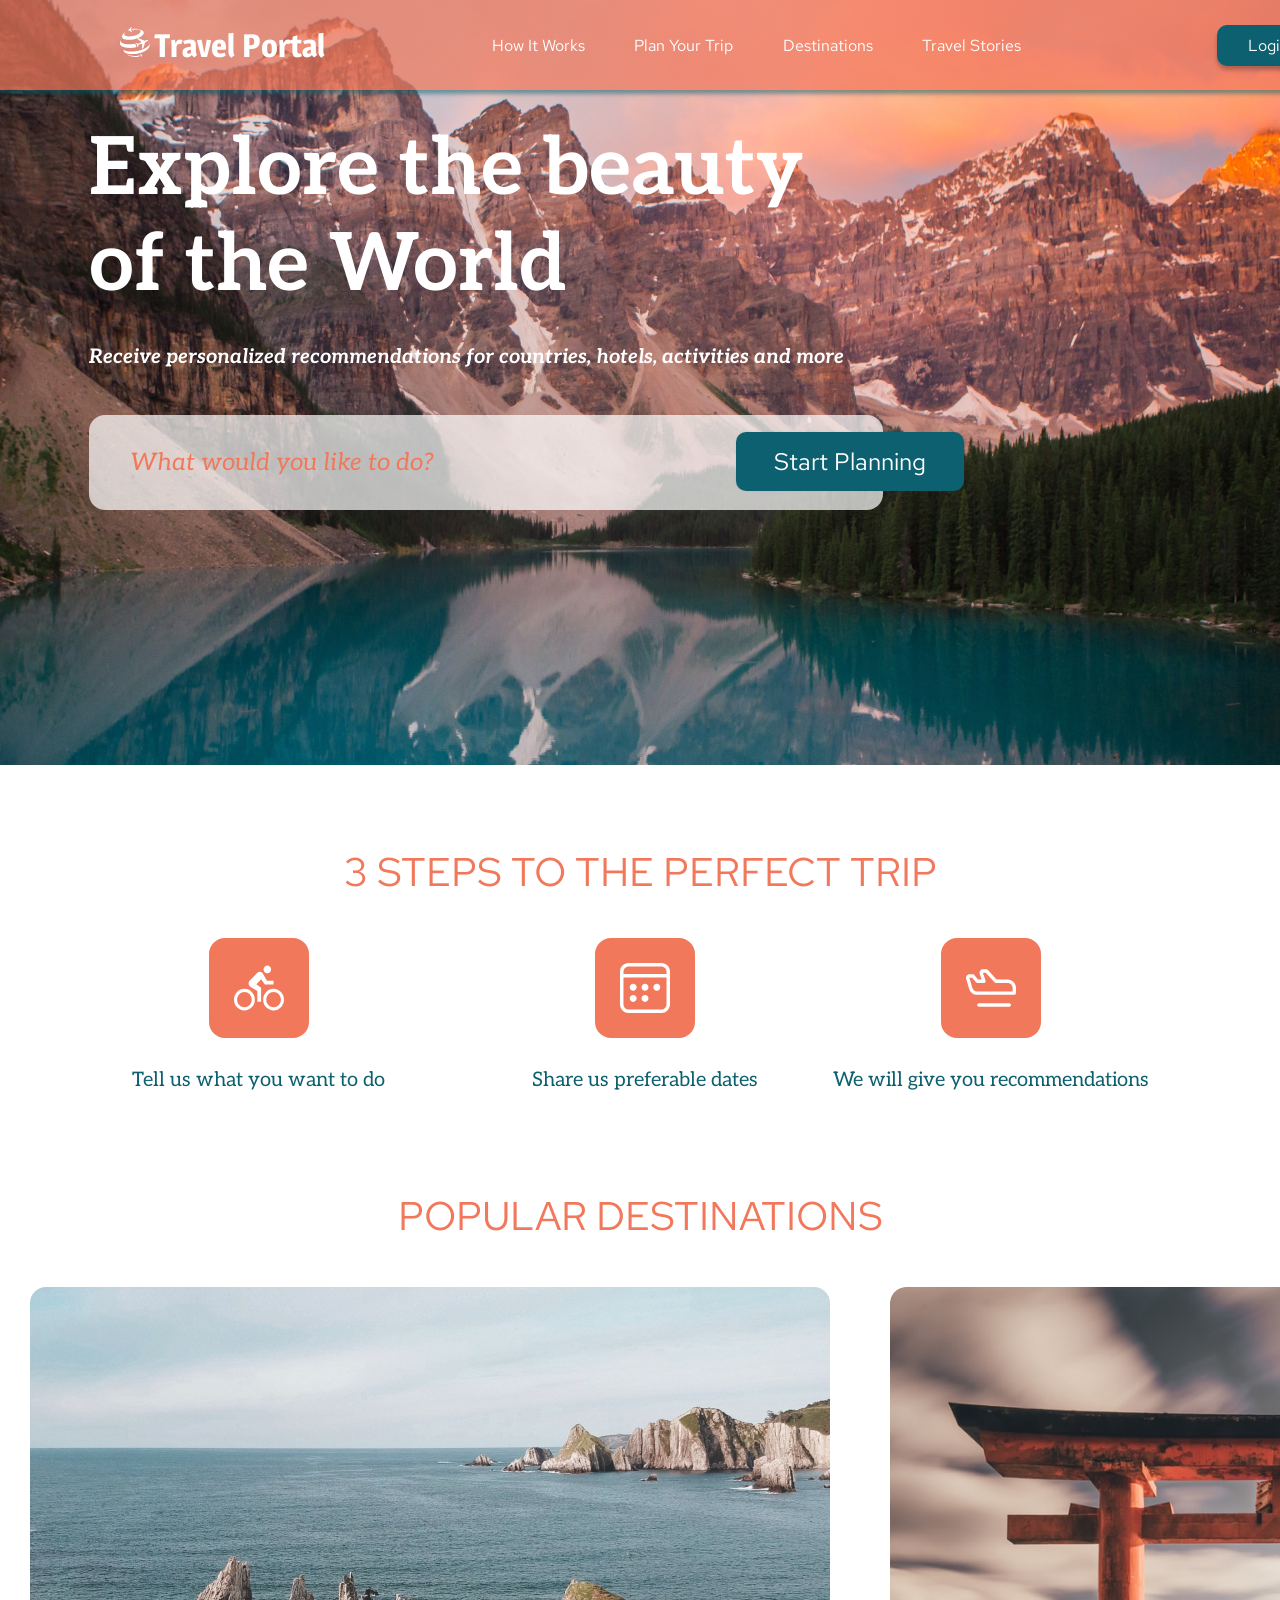
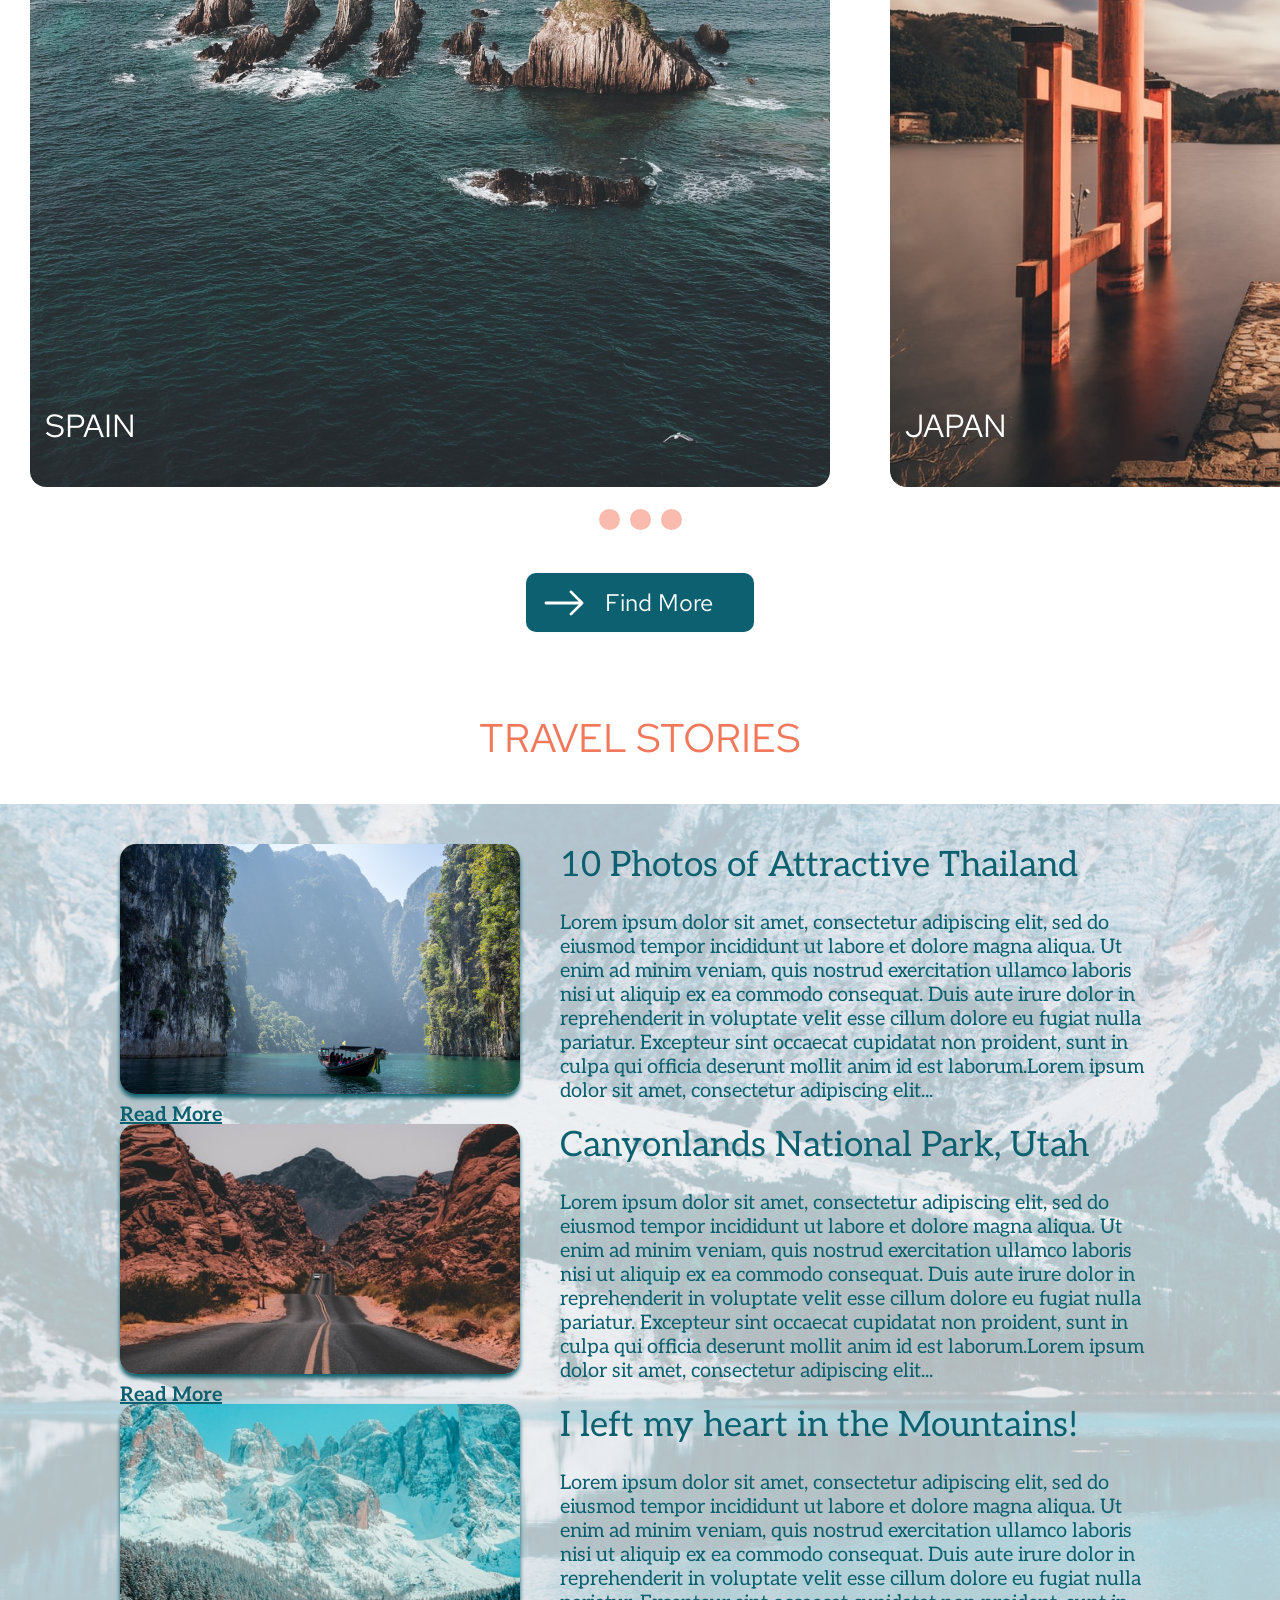
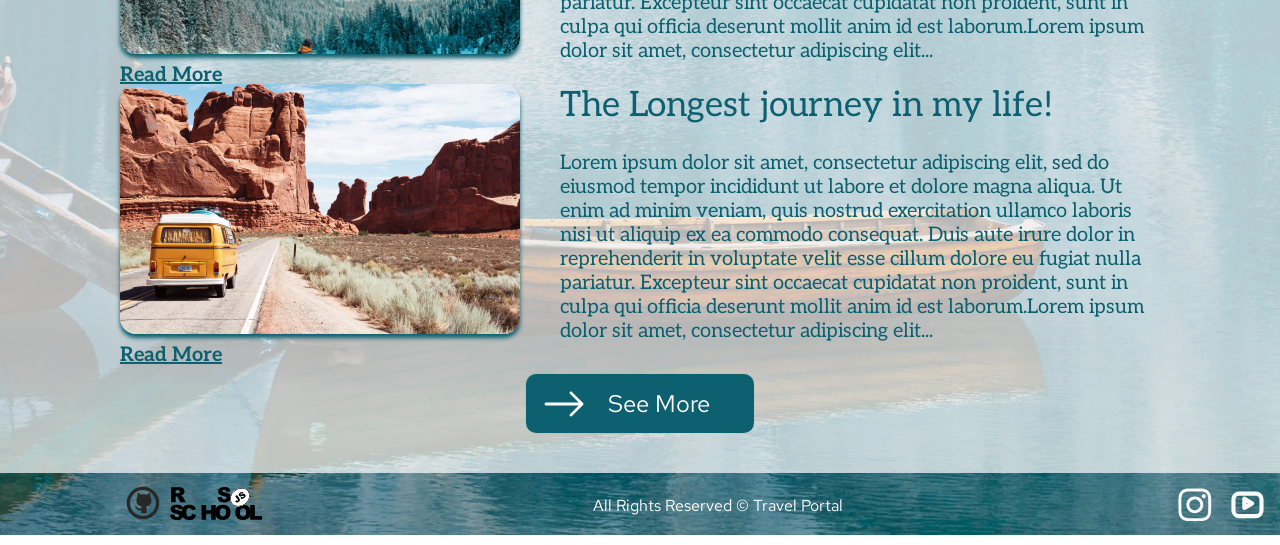
==== commit 49e2f96e: "docs: update files index.html and style.css, add file index.js" ====
--- a/travel/index.html
+++ b/travel/index.html
@@ -9,6 +9,7 @@
     <link rel="icon" type="image/png" sizes="16x16" href="img/favicon-16x16.png">
 </head>
 <body class="travel">
+    <script src="script/index.js"></script>
     <header class="flexHeader">
         <div>
             <p class="logo">
--- a/travel/css/style.css
+++ b/travel/css/style.css
@@ -196,7 +196,7 @@
 .stepsImage {
     border: 25px solid #F2785C;
     border-radius: 16px;
-    background-color: #000000;
+    background-color: #F2785C;
     display: block;
     margin: auto;
     max-width: 50px;
@@ -353,9 +353,10 @@
     font-size: 24px;
     width: 116px;
     height: 32px;
-    margin-top: 23px;
-    margin-left: 5px;
-    margin-right: auto;
+    margin-top: auto;
+    margin-left: auto;
+    margin-right: 31px;
+    margin-bottom: auto;
     font-family: 'Red Hat Text', sans-serif;
 }
 
